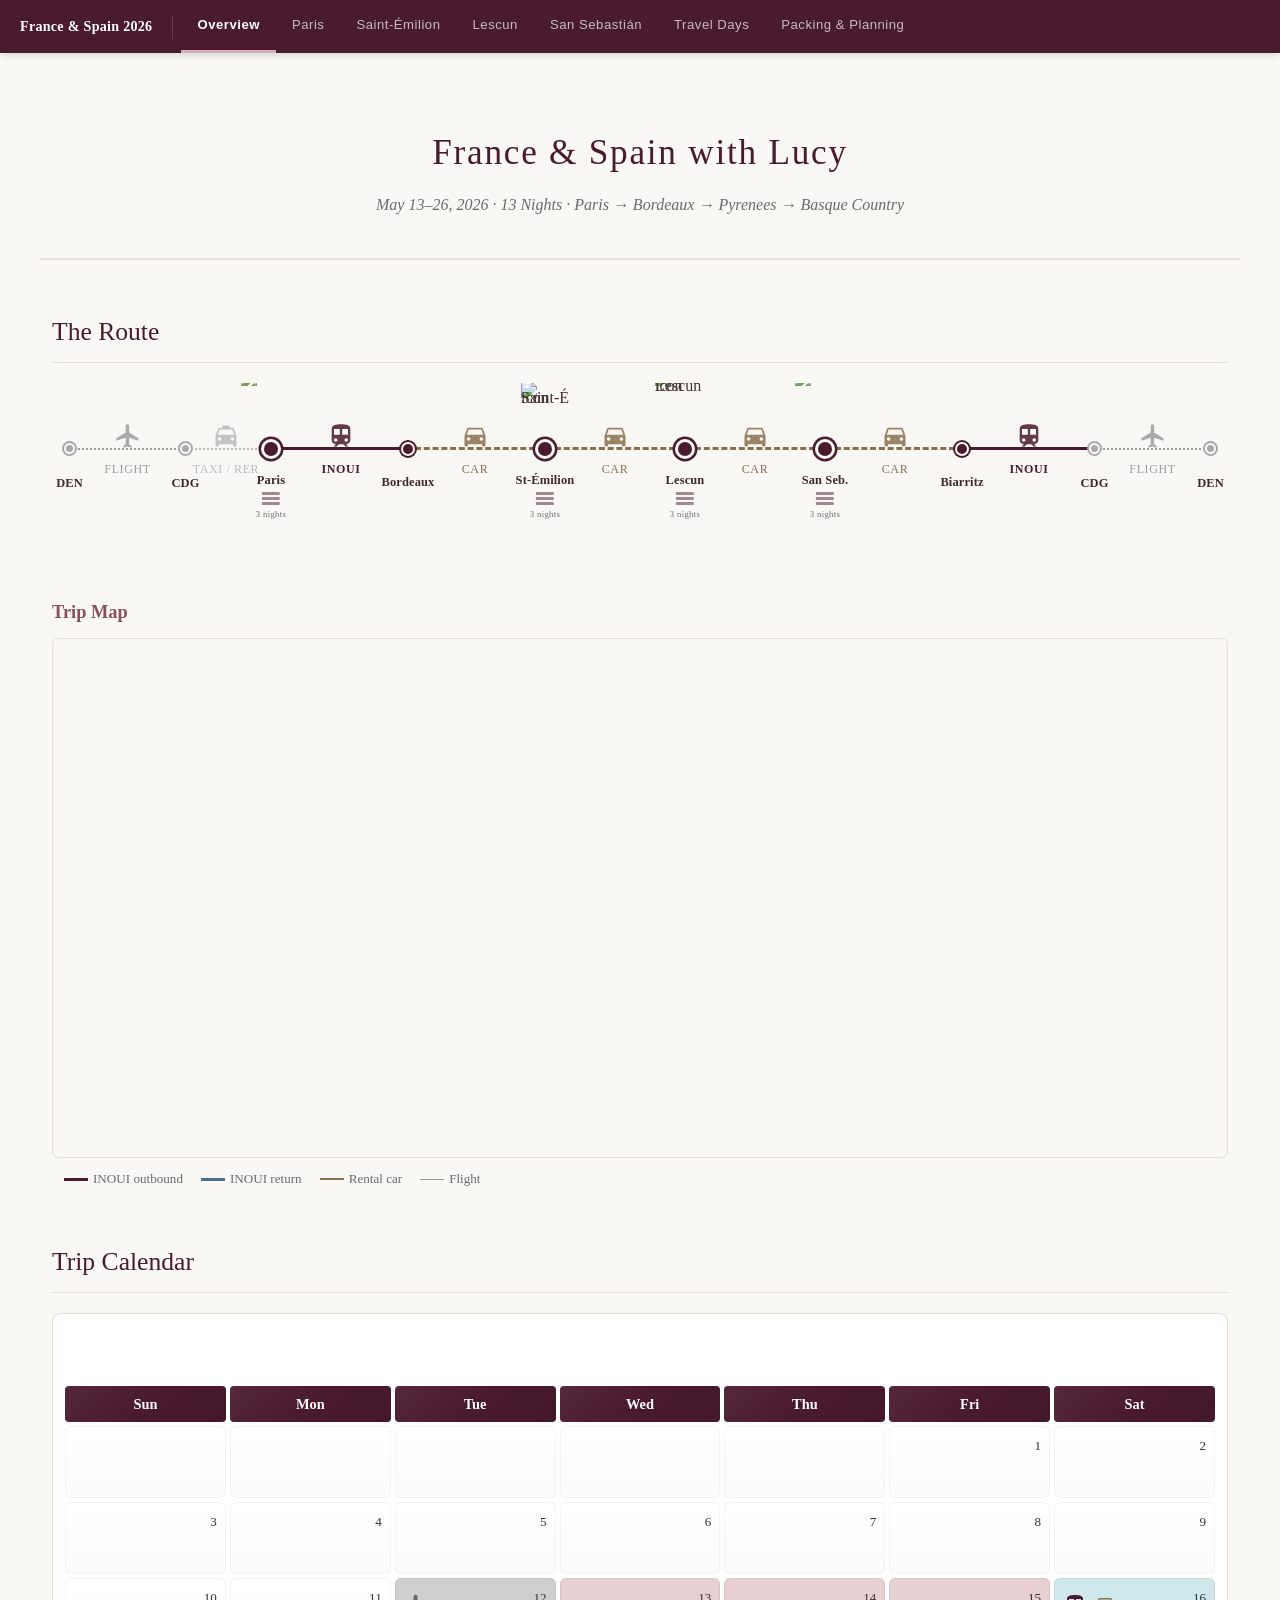
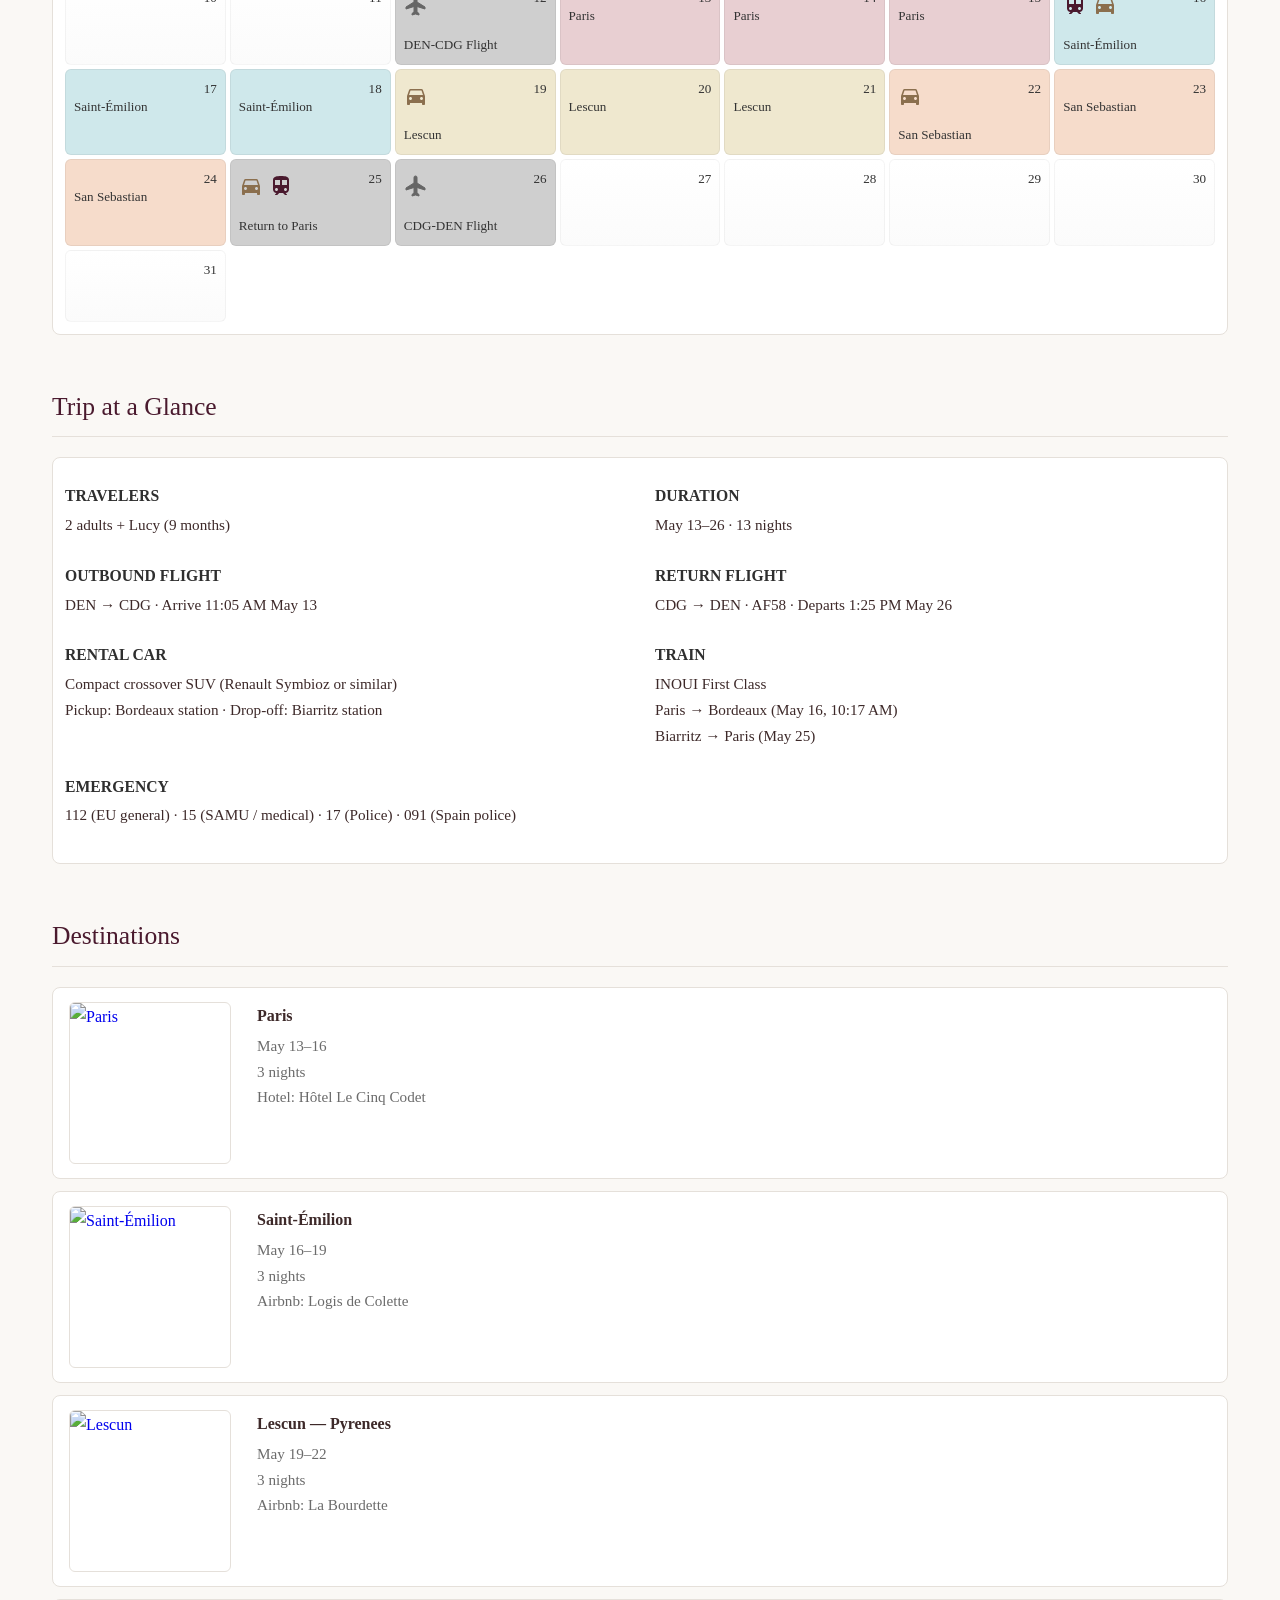
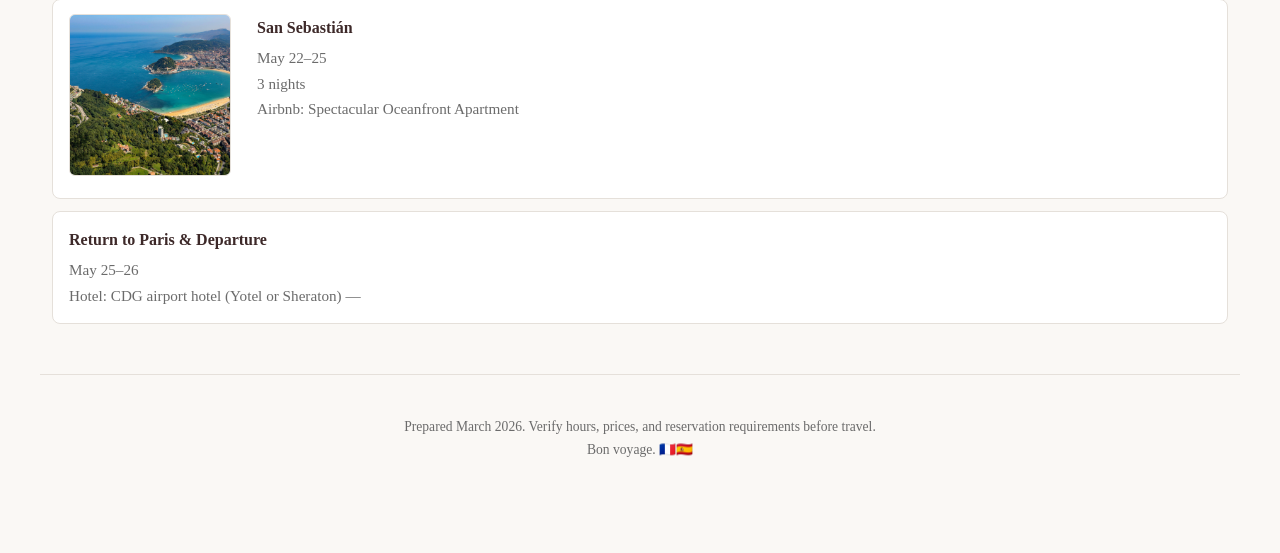
==== France_Spain_2026/index.html @ c6e72461 "UI: enlarge most dest icons 25%, keep wine same size" ====
<!DOCTYPE html>
<html lang="en">
<head>
<meta charset="UTF-8">
<meta name="viewport" content="width=device-width, initial-scale=1.0">
<title>France & Spain 2026 — Trip Overview</title>
<link rel="stylesheet" href="https://unpkg.com/leaflet@1.9.4/dist/leaflet.css" />
<script src="https://unpkg.com/leaflet@1.9.4/dist/leaflet.js"></script>
<link rel="stylesheet" href="styles.css">
<style>
/* Compact, readable quick-reference tables */
.compact-table{width:100%;border-collapse:separate;border-spacing:0;margin:8px 0;font-size:0.98em;}
.compact-table th{background:var(--cream);text-align:left;padding:8px 10px;font-weight:700;border-bottom:1px solid rgba(0,0,0,0.06);}
.compact-table td{padding:10px;border-bottom:1px solid rgba(0,0,0,0.04);vertical-align:top}
.compact-table tbody tr:nth-child(odd){background:rgba(0,0,0,0.02)}
.note{color:var(--muted);font-size:0.95em;line-height:1.3}
@media(max-width:720px){
  .compact-table thead{display:none}
  .compact-table, .compact-table tbody, .compact-table tr, .compact-table td{display:block;width:100%}
  .compact-table td{padding:8px 0;border-bottom:1px solid rgba(0,0,0,0.06)}
  .compact-table td:before{content:attr(data-label);font-weight:700;display:inline-block;width:110px}
}

/* Collapsible leg-card styling */
details.leg-card{background:white;border:1px solid var(--border);border-radius:8px;padding:8px;margin:12px 0}
details.leg-card summary{cursor:pointer;display:flex;align-items:flex-start;gap:10px;padding:6px 8px;list-style:none}
details.leg-card summary strong{font-size:1em}
details.leg-card .leg-body{padding:8px 0 0;color:var(--muted);font-size:0.95em}
details.leg-card[open]{box-shadow:0 4px 12px rgba(0,0,0,0.04)}

/* Field labels for reference cards (keep existing styling) */
.ref-card dt {
  font-weight:600;
  color:#2f2f2f;
  font-size:0.98em;
  letter-spacing:0.04px;
  margin-right:4px;
}

/* Field labels inside collapsed leg-card bodies: subtle, lowercase, dark grey */
details.leg-card .leg-body dt {
  font-weight:600;
  color:#4a4a4a;
  font-size:0.98em;
  letter-spacing:0.04px;
  margin-right:4px;
}


/* Destination thumbnail in summary */
.dest-thumb{width:162px;height:162px;object-fit:cover;border-radius:6px;border:1px solid var(--border);display:inline-block;margin-right:16px}

/* Lightbox for clickable thumbnails */
.dest-thumb{cursor:pointer}
.lightbox{position:fixed;inset:0;display:none;align-items:center;justify-content:center;background:rgba(0,0,0,0.75);z-index:2000}
.lightbox img{max-width:92%;max-height:86%;border-radius:8px;box-shadow:0 10px 30px rgba(0,0,0,0.6)}
.lightbox .close{position:absolute;top:18px;right:22px;color:white;font-size:22px;cursor:pointer}

/* Calendar styles */
#trip-calendar{display:grid;grid-template-columns:repeat(7,1fr);gap:6px;margin-top:12px}
.cal-day{background:linear-gradient(180deg, #fff 0%, #fbfbfb 100%);border:1px solid rgba(0,0,0,0.06);border-radius:8px;padding:8px;min-height:64px;position:relative}
.cal-day .day-num{position:absolute;top:6px;right:8px;font-size:0.85em;color:var(--muted)}
.event-pill{display:block;padding:6px 8px;border-radius:999px;color:white;font-weight:700;font-size:0.85em;margin-top:28px;white-space:nowrap;overflow:hidden;text-overflow:ellipsis}
.day-header{font-weight:700;text-align:center;color:var(--muted);font-size:0.9em}
#trip-calendar-wrap{border:1px solid var(--border);padding:12px;border-radius:8px;background:white}
#calendar-legend .legend-item{display:inline-flex;align-items:center;gap:8px;padding:6px 8px;border-radius:6px;border:1px solid rgba(0,0,0,0.04);background:#fff}
.legend-swatch{width:14px;height:14px;border-radius:3px;display:inline-block}

@media(max-width:720px){
  #trip-calendar{grid-template-columns:repeat(7,1fr);gap:6px}
  .cal-day{min-height:68px;padding:6px}
  .dest-thumb{width:96px;height:96px}
}

/* (two-column layout removed per user request) */

/* Tighter calendar: smaller cells, subtler pills */
#trip-calendar-wrap{max-width:none;width:100%}
#trip-calendar{display:grid;grid-template-columns:repeat(7,1fr);gap:4px;margin-top:10px;width:100%}
.cal-day{background:linear-gradient(180deg, #fff 0%, #fbfbfb 100%);border:1px solid rgba(0,0,0,0.04);border-radius:6px;padding:8px;min-height:72px;position:relative;transition:background 180ms ease;font-weight:400}
.cal-day .day-num{position:absolute;top:8px;right:8px;font-size:0.82em;color:#333}
.event-pill{display:block;padding:4px 6px;border-radius:6px;color:white;font-weight:700;font-size:0.78em;margin-top:22px;white-space:nowrap;overflow:hidden;text-overflow:ellipsis}
/* when a day is colored by JS, make the day number white for contrast */
.event-label{color:#fff;font-weight:400}
/* Days of week header: white text on subtle dark band */
.day-header{font-weight:700;text-align:center;color:#fff;background:#4a1a2e;padding:6px 4px;border-radius:4px}

/* Hide legend entirely per preference */
#calendar-legend{display:none}
#calendar-legend .legend-item{display:inline-flex;align-items:center;gap:6px;padding:6px;border-radius:6px;border:1px solid rgba(0,0,0,0.04);background:#fff;font-size:0.88em}
.legend-swatch{width:12px;height:12px;border-radius:3px;display:inline-block}

</style>
</head>
<body>
<div class="container">

<!-- ========== HEADER ========== -->
<div class="hero">
  <h1>France &amp; Spain with Lucy</h1>
  <div class="subtitle">May 13–26, 2026 &middot; 13 Nights &middot; Paris → Bordeaux → Pyrenees → Basque Country</div>
</div>

<!-- ========== ROUTE OVERVIEW ========== -->
<section>
<h2>The Route</h2>

<div class="route-timeline">
  <div class="rt-stop muted"><span class="rt-name">DEN</span></div>
  <div class="rt-leg flight"><span class="rt-icon"><svg class="rt-svg" viewBox="0 0 24 24" fill="#9e9e9e"><path d="M21 16v-2l-8-5V3.5A1.5 1.5 0 0 0 11.5 2 1.5 1.5 0 0 0 10 3.5V9l-8 5v2l8-2.5V19l-2 1.5V22l3.5-1 3.5 1v-1.5L13 19v-5.5l8 2.5z"/></svg></span><span class="rt-mode">flight</span></div>
  <div class="rt-stop muted"><span class="rt-name">CDG</span></div>
  <div class="rt-leg transfer"><span class="rt-icon"><svg class="rt-svg" viewBox="0 0 24 24" fill="#bbb"><path d="M18.92 6.01C18.72 5.42 18.16 5 17.5 5H15V3H9v2H6.5c-.66 0-1.22.42-1.42 1.01L3 12v8c0 .55.45 1 1 1h1c.55 0 1-.45 1-1v-1h12v1c0 .55.45 1 1 1h1c.55 0 1-.45 1-1v-8l-2.08-5.99zM6.5 16c-.83 0-1.5-.67-1.5-1.5S5.67 13 6.5 13s1.5.67 1.5 1.5S7.33 16 6.5 16zm11 0c-.83 0-1.5-.67-1.5-1.5s.67-1.5 1.5-1.5 1.5.67 1.5 1.5-.67 1.5-1.5 1.5zM5 11l1.5-4.5h11L19 11H5z"/></svg></span><span class="rt-mode">taxi / RER</span></div>
  <div class="rt-stop stay"><span class="rt-dest-icon"><img src="paris_icon_clean4.png" alt="Paris icon"></span><span class="rt-name">Paris</span><span class="rt-nights"><span class="rt-nights-bars"><span class="rt-nights-bar"></span><span class="rt-nights-bar"></span><span class="rt-nights-bar"></span></span><span class="rt-nights-label">3 nights</span></span></div>
  <div class="rt-leg train"><span class="rt-icon"><svg class="rt-svg" viewBox="0 0 24 24" fill="#4a1a2e"><path d="M12 2c-4 0-8 .5-8 4v9.5C4 17.43 5.57 19 7.5 19L6 20.5v.5h2.23l2-2H14l2 2h2v-.5L16.5 19c1.93 0 3.5-1.57 3.5-3.5V6c0-3.5-3.58-4-8-4zM7.5 17c-.83 0-1.5-.67-1.5-1.5S6.67 14 7.5 14s1.5.67 1.5 1.5S8.33 17 7.5 17zm3.5-6H6V6h5v5zm2 0V6h5v5h-5zm3.5 6c-.83 0-1.5-.67-1.5-1.5s.67-1.5 1.5-1.5 1.5.67 1.5 1.5-.67 1.5-1.5 1.5z"/></svg></span><span class="rt-mode">INOUI</span></div>
  <div class="rt-stop"><span class="rt-name">Bordeaux</span></div>
  <div class="rt-leg car"><span class="rt-icon"><svg class="rt-svg" viewBox="0 0 24 24" fill="#8b6f4e"><path d="M18.92 6.01C18.72 5.42 18.16 5 17.5 5h-11c-.66 0-1.22.42-1.42 1.01L3 12v8c0 .55.45 1 1 1h1c.55 0 1-.45 1-1v-1h12v1c0 .55.45 1 1 1h1c.55 0 1-.45 1-1v-8l-2.08-5.99zM6.5 16c-.83 0-1.5-.67-1.5-1.5S5.67 13 6.5 13s1.5.67 1.5 1.5S7.33 16 6.5 16zm11 0c-.83 0-1.5-.67-1.5-1.5s.67-1.5 1.5-1.5 1.5.67 1.5 1.5-.67 1.5-1.5 1.5zM5 11l1.5-4.5h11L19 11H5z"/></svg></span><span class="rt-mode">car</span></div>
  <div class="rt-stop stay"><span class="rt-dest-icon wine"><img src="saint_emilion_icon_clean4.png" alt="Saint-Émilion icon"></span><span class="rt-name">St-Émilion</span><span class="rt-nights"><span class="rt-nights-bars"><span class="rt-nights-bar"></span><span class="rt-nights-bar"></span><span class="rt-nights-bar"></span></span><span class="rt-nights-label">3 nights</span></span></div>
  <div class="rt-leg car"><span class="rt-icon"><svg class="rt-svg" viewBox="0 0 24 24" fill="#8b6f4e"><path d="M18.92 6.01C18.72 5.42 18.16 5 17.5 5h-11c-.66 0-1.22.42-1.42 1.01L3 12v8c0 .55.45 1 1 1h1c.55 0 1-.45 1-1v-1h12v1c0 .55.45 1 1 1h1c.55 0 1-.45 1-1v-8l-2.08-5.99zM6.5 16c-.83 0-1.5-.67-1.5-1.5S5.67 13 6.5 13s1.5.67 1.5 1.5S7.33 16 6.5 16zm11 0c-.83 0-1.5-.67-1.5-1.5s.67-1.5 1.5-1.5 1.5.67 1.5 1.5-.67 1.5-1.5 1.5zM5 11l1.5-4.5h11L19 11H5z"/></svg></span><span class="rt-mode">car</span></div>
  <div class="rt-stop stay"><span class="rt-dest-icon"><img src="lescun_icon_transparent.png" alt="Lescun icon"></span><span class="rt-name">Lescun</span><span class="rt-nights"><span class="rt-nights-bars"><span class="rt-nights-bar"></span><span class="rt-nights-bar"></span><span class="rt-nights-bar"></span></span><span class="rt-nights-label">3 nights</span></span></div>
  <div class="rt-leg car"><span class="rt-icon"><svg class="rt-svg" viewBox="0 0 24 24" fill="#8b6f4e"><path d="M18.92 6.01C18.72 5.42 18.16 5 17.5 5h-11c-.66 0-1.22.42-1.42 1.01L3 12v8c0 .55.45 1 1 1h1c.55 0 1-.45 1-1v-1h12v1c0 .55.45 1 1 1h1c.55 0 1-.45 1-1v-8l-2.08-5.99zM6.5 16c-.83 0-1.5-.67-1.5-1.5S5.67 13 6.5 13s1.5.67 1.5 1.5S7.33 16 6.5 16zm11 0c-.83 0-1.5-.67-1.5-1.5s.67-1.5 1.5-1.5 1.5.67 1.5 1.5-.67 1.5-1.5 1.5zM5 11l1.5-4.5h11L19 11H5z"/></svg></span><span class="rt-mode">car</span></div>
  <div class="rt-stop stay"><span class="rt-dest-icon"><img src="donostia_icon_transparent.png" alt="San Seb icon"></span><span class="rt-name">San Seb.</span><span class="rt-nights"><span class="rt-nights-bars"><span class="rt-nights-bar"></span><span class="rt-nights-bar"></span><span class="rt-nights-bar"></span></span><span class="rt-nights-label">3 nights</span></span></div>
  <div class="rt-leg car"><span class="rt-icon"><svg class="rt-svg" viewBox="0 0 24 24" fill="#8b6f4e"><path d="M18.92 6.01C18.72 5.42 18.16 5 17.5 5h-11c-.66 0-1.22.42-1.42 1.01L3 12v8c0 .55.45 1 1 1h1c.55 0 1-.45 1-1v-1h12v1c0 .55.45 1 1 1h1c.55 0 1-.45 1-1v-8l-2.08-5.99zM6.5 16c-.83 0-1.5-.67-1.5-1.5S5.67 13 6.5 13s1.5.67 1.5 1.5S7.33 16 6.5 16zm11 0c-.83 0-1.5-.67-1.5-1.5s.67-1.5 1.5-1.5 1.5.67 1.5 1.5-.67 1.5-1.5 1.5zM5 11l1.5-4.5h11L19 11H5z"/></svg></span><span class="rt-mode">car</span></div>
  <div class="rt-stop"><span class="rt-name">Biarritz</span></div>
  <div class="rt-leg train"><span class="rt-icon"><svg class="rt-svg" viewBox="0 0 24 24" fill="#4a1a2e"><path d="M12 2c-4 0-8 .5-8 4v9.5C4 17.43 5.57 19 7.5 19L6 20.5v.5h2.23l2-2H14l2 2h2v-.5L16.5 19c1.93 0 3.5-1.57 3.5-3.5V6c0-3.5-3.58-4-8-4zM7.5 17c-.83 0-1.5-.67-1.5-1.5S6.67 14 7.5 14s1.5.67 1.5 1.5S8.33 17 7.5 17zm3.5-6H6V6h5v5zm2 0V6h5v5h-5zm3.5 6c-.83 0-1.5-.67-1.5-1.5s.67-1.5 1.5-1.5 1.5.67 1.5 1.5-.67 1.5-1.5 1.5z"/></svg></span><span class="rt-mode">INOUI</span></div>
  <div class="rt-stop muted"><span class="rt-name">CDG</span></div>
  <div class="rt-leg flight"><span class="rt-icon"><svg class="rt-svg" viewBox="0 0 24 24" fill="#9e9e9e"><path d="M21 16v-2l-8-5V3.5A1.5 1.5 0 0 0 11.5 2 1.5 1.5 0 0 0 10 3.5V9l-8 5v2l8-2.5V19l-2 1.5V22l3.5-1 3.5 1v-1.5L13 19v-5.5l8 2.5z"/></svg></span><span class="rt-mode">flight</span></div>
  <div class="rt-stop muted"><span class="rt-name">DEN</span></div>
</div>

<!-- Full trip map -->
<h3>Trip Map</h3>
<div id="map-trip" class="day-map" style="height:520px;"></div>
<div class="map-legend">
  <span style="display:inline-flex;align-items:center;gap:5px;"><span style="display:inline-block;width:24px;height:3px;background:#4a1a2e;"></span> INOUI outbound</span>
  <span style="display:inline-flex;align-items:center;gap:5px;"><span style="display:inline-block;width:24px;height:3px;background:#4a6e8b;"></span> INOUI return</span>
  <span style="display:inline-flex;align-items:center;gap:5px;"><span style="display:inline-block;width:24px;height:3px;background:#8b6f4e;border-top:2px dashed #8b6f4e;height:0;"></span> Rental car</span>
  <span style="display:inline-flex;align-items:center;gap:5px;"><span style="display:inline-block;width:24px;height:3px;background:#999;border-top:1px dotted #999;height:0;"></span> Flight</span>
</div>
</section>

<!-- ========== TRIP CALENDAR ========== -->
<section>
<h2>Trip Calendar</h2>
<div id="trip-calendar-wrap" style="max-width:100%;width:100%;">
  <div id="trip-calendar" aria-hidden="false"></div>
</div>
</section>

<!-- ========== TRIP AT A GLANCE ========== -->
<section>
<h2>Trip at a Glance</h2>

<dl class="ref-card">
  <div>
    <dt>Travelers</dt>
    <dd>2 adults + Lucy (9 months)</dd>
  </div>
  <div>
    <dt>Duration</dt>
    <dd>May 13–26 &middot; 13 nights</dd>
  </div>
  <div>
    <dt>Outbound Flight</dt>
    <dd>DEN → CDG &middot; Arrive 11:05 AM May 13</dd>
  </div>
  <div>
    <dt>Return Flight</dt>
    <dd>CDG → DEN &middot; AF58 &middot; Departs 1:25 PM May 26</dd>
  </div>
  <div>
    <dt>Rental Car</dt>
    <dd>Compact crossover SUV (Renault Symbioz or similar)<br>Pickup: Bordeaux station &middot; Drop-off: Biarritz station</dd>
  </div>
  <div>
    <dt>Train</dt>
    <dd>INOUI First Class<br>Paris → Bordeaux (May 16, 10:17 AM)<br>Biarritz → Paris (May 25)</dd>
  </div>
  <div class="full">
    <dt>Emergency</dt>
    <dd>112 (EU general) · 15 (SAMU / medical) · 17 (Police) · 091 (Spain police)</dd>
  </div>
</dl>
</section>

<!-- ========== DESTINATION CARDS ========== -->
<section>
<h2>Destinations</h2>

<!-- Paris -->
<dl class="leg-card">
  <h3><a href="paris.html"><svg viewBox="0 0 32 32" width="18" height="18" style="vertical-align:middle;margin-right:8px;" fill="none" stroke="#4a1a2e" stroke-width="1.6" stroke-linecap="round" stroke-linejoin="round"><path d="M6 24 C4 20 5 14 9 10 C13 6 19 4 24 6" stroke-width="2"/><path d="M24 6 C26 7 27 10 26 14 C25 18 22 22 18 24 C14 26 10 26 6 24" stroke-width="2"/><path d="M9 10 C13 10 19 8 24 6" opacity="0.4" stroke-width="1.2"/><path d="M11 14 C14 15 18 15 22 13" opacity="0.3" stroke-width="1"/><path d="M9 19 C12 20 16 20 20 18" opacity="0.3" stroke-width="1"/></svg>Paris</a></h3>
  <img src="paris_hotel.jpg" alt="Paris" style="display:block;max-width:140px;border-radius:8px;margin:8px 0;">
  <div>
    <dt>Dates</dt>
    <dd>May 13–16 &middot; 3 nights</dd>
  </div>
  <div>
    <dt>Lodging</dt>
    <dd><a href="https://2lcollection.com/en/cinq-codet.html?utm_source=google&utm_medium=performance_max&utm_campaign=pmax_meta_io&gad_source=1&gad_campaignid=23594792772&gbraid=0AAAAA-RV0hx1NMrc89rNOGt_bLStwegxd&gclid=Cj0KCQjwgr_NBhDFARIsAHiUWr784NmEJux1RLLdEJEQknwmftVxYiQOeCORzOwuMe1Gaf1Jjqu2FdQaAs78EALw_wcB" target="_blank" style="color:var(--accent);"><strong>Hôtel Le Cinq Codet</strong></a><br>Spa Suite<br>5 Rue Louis Codet, 75007</dd>
  </div>
  <div>
    <dt>Arrival</dt>
    <dd>CDG Airport &middot; Taxi or RER B to hotel</dd>
  </div>
  <div>
    <dt>Departure</dt>
    <dd>INOUI to Bordeaux &middot; 10:17 AM from Montparnasse</dd>
  </div>
  <div class="full">
    <dt>Climate</dt>
    <dd>50–66°F avg · Variable · 30–40% rain chance · 15+ hrs daylight</dd>
  </div>
  <div class="full">
    <dt>Anchors</dt>
    <dd>Eiffel Tower walk · Angelina hot chocolate · Louvre exterior · Pont Alexandre III · Notre-Dame · Seine at golden hour</dd>
  </div>
</dl>

<!-- Saint-Émilion -->
<dl class="leg-card">
  <h3><a href="saint-emilion.html"><svg viewBox="0 0 32 32" width="18" height="18" style="vertical-align:middle;margin-right:8px;" fill="none" stroke="#4a1a2e" stroke-linecap="round" stroke-linejoin="round"><path d="M11 3 L11 11 C11 15 13 17 16 17 C19 17 21 15 21 11 L21 3" stroke-width="1.8"/><path d="M11 3 L21 3" stroke-width="1.4"/><line x1="16" y1="17" x2="16" y2="25" stroke-width="1.8"/><line x1="11.5" y1="25" x2="20.5" y2="25" stroke-width="2"/><path d="M12 8 C13 10 15 11 17 11 C19 11 20 10 21 8" fill="#4a1a2e" opacity="0.15" stroke="none"/><path d="M12.5 8 L20.5 8" stroke-width="1" opacity="0.4"/></svg>Saint-Émilion</a></h3>
  <img src="saint_emilion_airbnb.avif" alt="Saint-Émilion" style="display:block;max-width:140px;border-radius:8px;margin:8px 0;">
  <div>
    <dt>Dates</dt>
    <dd>May 16–19 &middot; 3 nights</dd>
  </div>
  <div>
    <dt>Lodging</dt>
    <dd><a href="https://www.airbnb.com/rooms/49530637" target="_blank" style="color:var(--accent);"><strong>Logis de Colette</strong></a><br>7 Mazerat<br>Hosted by Xavier · Couvent des Jacobins</dd>
  </div>
  <div>
    <dt>Arrival</dt>
    <dd>INOUI Bordeaux → rental car → drive (~45 min)</dd>
  </div>
  <div>
    <dt>Departure</dt>
    <dd>Drive to Lescun (~3.5 hrs)</dd>
  </div>
  <div class="full">
    <dt>Climate</dt>
    <dd>55–72°F · Warmer than Paris · Expect sun with possible afternoon showers</dd>
  </div>
  <div class="full">
    <dt>Anchors</dt>
    <dd>Medieval village walk · Vineyard views · Wine tasting · Village dining</dd>
  </div>
</dl>

<!-- Lescun -->
<dl class="leg-card">
  <h3><a href="lescun.html"><svg viewBox="0 0 32 32" width="18" height="18" style="vertical-align:middle;margin-right:8px;" fill="none" stroke="#4a1a2e" stroke-linecap="round" stroke-linejoin="round"><path d="M2 27 L11 9 L16 19 L20 13 L30 27" stroke-width="2" fill="#4a1a2e" opacity="0.06"/><path d="M2 27 L11 9 L16 19 L20 13 L30 27" stroke-width="2"/><path d="M8.5 14 L11 9 L13.5 14" stroke-width="1.4" fill="white" opacity="0.9"/><path d="M18 17 L20 13 L22 17" stroke-width="1.4" fill="white" opacity="0.9"/></svg>Lescun — Pyrenees</a></h3>
  <img src="lescun_airbnb.jpeg" alt="Lescun" style="display:block;max-width:140px;border-radius:8px;margin:8px 0;">
  <div>
    <dt>Dates</dt>
    <dd>May 19–22 &middot; 3 nights</dd>
  </div>
  <div>
    <dt>Lodging</dt>
    <dd><a href="https://www.airbnb.com/rooms/868707663926540204" target="_blank" style="color:var(--accent);"><strong>La Bourdette</strong></a><br>1745 D340<br>Renovated sheepfold · Hosted by Thierry</dd>
  </div>
  <div>
    <dt>Arrival</dt>
    <dd>Drive from Saint-Émilion (~3.5 hrs)</dd>
  </div>
  <div>
    <dt>Departure</dt>
    <dd>Drive to San Sebastián (~2.5 hrs via Pamplona)</dd>
  </div>
  <div class="full">
    <dt>Climate</dt>
    <dd>45–65°F · Cool mornings · Mountain weather variable · Rain gear essential</dd>
  </div>
  <div class="full">
    <dt>Anchors</dt>
    <dd>Cirque de Lescun views · Day hikes with carrier · Village walks · Mountain quiet</dd>
  </div>
</dl>

<!-- San Sebastián -->
<dl class="leg-card">
  <h3><a href="san-sebastian.html"><svg viewBox="0 0 32 32" width="18" height="18" style="vertical-align:middle;margin-right:8px;" fill="none" stroke="#4a1a2e" stroke-linecap="round" stroke-linejoin="round"><circle cx="24" cy="7" r="3.5" stroke-width="1.6" fill="#4a1a2e" opacity="0.1"/><line x1="24" y1="2" x2="24" y2="3" stroke-width="1.4"/><line x1="24" y1="11" x2="24" y2="12" stroke-width="1.4"/><line x1="19" y1="7" x2="20" y2="7" stroke-width="1.4"/><line x1="28" y1="7" x2="29" y2="7" stroke-width="1.4"/><path d="M3 20 C8 14 14 12 22 14 C26 15 29 17 30 20" stroke-width="2" fill="#4a1a2e" opacity="0.06"/><path d="M3 20 C8 14 14 12 22 14 C26 15 29 17 30 20" stroke-width="2"/><path d="M2 24 C6 22 10 22 14 24 C18 26 22 26 26 24 C28 23 30 23 31 24" stroke-width="1.6" opacity="0.5"/><path d="M2 27 C6 25 10 25 14 27 C18 29 22 29 26 27 C28 26 30 26 31 27" stroke-width="1.4" opacity="0.3"/></svg>San Sebastián</a></h3>
  <img src="donostia_hero.png" alt="San Sebastián" style="display:block;max-width:140px;border-radius:8px;margin:8px 0;">
  <div>
    <dt>Dates</dt>
    <dd>May 22–25 &middot; 3 nights</dd>
  </div>
  <div>
    <dt>Lodging</dt>
    <dd><a href="https://www.airbnb.com/rooms/686750646965374617?source_impression_id=p3_1773153034_P3gl-lNBiRkUQobw" target="_blank" style="color:var(--accent);"><strong>Spectacular Oceanfront Apartment</strong></a><br>
    Free private parking · Check-in: 6:00 PM - 11:00 PM · Checkout before 11:00 AM<br>
    Mirakontxa Pasealekua, 17, Donostia-San Sebastian, Euskadi 20007</dd>
  </div>
  <div>
    <dt>Arrival</dt>
    <dd>Drive from Lescun (~2.5 hrs via Pamplona)</dd>
  </div>
  <div>
    <dt>Departure</dt>
    <dd>Drive to Biarritz (~35 min) → drop car → INOUI to Paris</dd>
  </div>
  <div class="full">
    <dt>Climate</dt>
    <dd>52–68°F · Coastal · Higher rain probability · Cool mornings</dd>
  </div>
  <div class="full">
    <dt>Anchors</dt>
    <dd>La Concha beach walk · Pintxos crawl · Monte Urgull · Parte Vieja (Old Town)</dd>
  </div>
</dl>

<!-- Travel / Return Day -->
<dl class="leg-card">
  <h3><a href="travel-days.html"><svg class="rt-svg" viewBox="0 0 24 24" width="18" height="18" style="vertical-align:middle;margin-right:8px;" fill="#9e9e9e"><path d="M21 16v-2l-8-5V3.5A1.5 1.5 0 0 0 11.5 2 1.5 1.5 0 0 0 10 3.5V9l-8 5v2l8-2.5V19l-2 1.5V22l3.5-1 3.5 1v-1.5L13 19v-5.5l8 2.5z"/></svg>Return to Paris &amp; Departure</a></h3>
  <div>
    <dt>Dates</dt>
    <dd>May 25–26</dd>
  </div>
  <div>
    <dt>Lodging</dt>
    <dd>CDG airport hotel (Yotel or Sheraton) — <em>not yet booked</em></dd>
  </div>
  <div class="full">
    <dt>Route</dt>
    <dd>San Sebastián → Biarritz (car drop) → INOUI to Paris Montparnasse (~4.5 hrs) → taxi to CDG hotel → fly home May 26</dd>
  </div>
</dl>

</section>
 

<!-- ========== FOOTER ========== -->
<div style="text-align:center; padding:40px 0 20px; border-top:1px solid var(--border); margin-top:50px;">
  <p style="font-size:0.85em; color:var(--muted);">Prepared March 2026. Verify hours, prices, and reservation requirements before travel.<br>
  Bon voyage. 🇫🇷🇪🇸</p>
</div>

</div>
<script>
(function() {
  var navy = '#4a1a2e';
  var returnBlue = '#4a6e8b';
  var carColor = '#8b6f4e';
  var flightColor = '#999';
  var tileUrl = 'https://{s}.basemaps.cartocdn.com/light_all/{z}/{x}/{y}{r}.png';
  var tileAttr = '&copy; <a href="https://www.openstreetmap.org/copyright">OSM</a> &copy; <a href="https://carto.com/">CARTO</a>';

  function svgIcon(svgHtml, size) {
    var s = size || 38;
    return L.divIcon({
      className: '',
      html: '<div style="width:' + s + 'px;height:' + s + 'px;display:flex;align-items:center;justify-content:center;background:white;border-radius:50%;border:2px solid #4a1a2e;box-shadow:0 1px 4px rgba(0,0,0,0.18);">' + svgHtml + '</div>',
      iconSize: [s, s],
      iconAnchor: [s/2, s/2],
      popupAnchor: [0, -s/2]
    });
  }

  // Locations
  var cdg     = [49.0097, 2.5479];
  var paris   = [48.8548, 2.3083];  // Le Cinq Codet
  var montpar = [48.8408, 2.3188];  // Gare Montparnasse
  var bordx   = [44.8270, -0.5580]; // Bordeaux Saint-Jean
  var stemil  = [44.8880, -0.1620]; // Logis de Colette
  var lescun  = [42.9440, -0.6340]; // La Bourdette
  var sanSeb  = [43.3183, -1.9850]; // San Sebastián
  var biarr   = [43.4690, -1.5580]; // Biarritz station

  var m = L.map('map-trip', {scrollWheelZoom: true}).setView([45.5, 0.5], 6);
  L.tileLayer(tileUrl, {attribution: tileAttr, maxZoom: 18}).addTo(m);

  // --- Markers ---
  L.marker(cdg, {icon: svgIcon('<svg viewBox=\"0 0 24 24\" width=\"18\" height=\"18\" fill=\"#666\"><path d=\"M21 16v-2l-8-5V3.5A1.5 1.5 0 0 0 11.5 2 1.5 1.5 0 0 0 10 3.5V9l-8 5v2l8-2.5V19l-2 1.5V22l3.5-1 3.5 1v-1.5L13 19v-5.5l8 2.5z\"/></svg>', 36)}).addTo(m).bindPopup('<strong>CDG Airport</strong><br>Arrive May 13 · Depart May 26');
  L.marker(paris, {icon: svgIcon('<svg viewBox=\"0 0 32 32\" width=\"22\" height=\"22\" fill=\"none\" stroke=\"#4a1a2e\" stroke-width=\"1.6\" stroke-linecap=\"round\" stroke-linejoin=\"round\"><path d=\"M6 24 C4 20 5 14 9 10 C13 6 19 4 24 6\" stroke-width=\"2\"/><path d=\"M24 6 C26 7 27 10 26 14 C25 18 22 22 18 24 C14 26 10 26 6 24\" stroke-width=\"2\"/><path d=\"M9 10 C13 10 19 8 24 6\" opacity=\"0.4\" stroke-width=\"1.2\"/><path d=\"M11 14 C14 15 18 15 22 13\" opacity=\"0.3\" stroke-width=\"1\"/><path d=\"M9 19 C12 20 16 20 20 18\" opacity=\"0.3\" stroke-width=\"1\"/></svg>', 42)}).addTo(m).bindPopup('<strong>Paris</strong><br>H\u00f4tel Le Cinq Codet<br>May 13\u201316 · 3 nights');
  L.marker(bordx, {icon: svgIcon('<svg viewBox=\"0 0 24 24\" width=\"18\" height=\"18\" fill=\"#4a1a2e\"><path d=\"M12 2c-4 0-8 .5-8 4v9.5C4 17.43 5.57 19 7.5 19L6 20.5v.5h2.23l2-2H14l2 2h2v-.5L16.5 19c1.93 0 3.5-1.57 3.5-3.5V6c0-3.5-3.58-4-8-4zM7.5 17c-.83 0-1.5-.67-1.5-1.5S6.67 14 7.5 14s1.5.67 1.5 1.5S8.33 17 7.5 17zm3.5-6H6V6h5v5zm2 0V6h5v5h-5zm3.5 6c-.83 0-1.5-.67-1.5-1.5s.67-1.5 1.5-1.5 1.5.67 1.5 1.5-.67 1.5-1.5 1.5z\"/></svg>', 34)}).addTo(m).bindPopup('<strong>Bordeaux Saint-Jean</strong><br>INOUI arrival · Car pickup');
  L.marker(stemil, {icon: svgIcon('<svg viewBox=\"0 0 32 32\" width=\"22\" height=\"22\" fill=\"none\" stroke=\"#4a1a2e\" stroke-linecap=\"round\" stroke-linejoin=\"round\"><path d=\"M11 3 L11 11 C11 15 13 17 16 17 C19 17 21 15 21 11 L21 3\" stroke-width=\"1.8\"/><path d=\"M11 3 L21 3\" stroke-width=\"1.4\"/><line x1=\"16\" y1=\"17\" x2=\"16\" y2=\"25\" stroke-width=\"1.8\"/><line x1=\"11.5\" y1=\"25\" x2=\"20.5\" y2=\"25\" stroke-width=\"2\"/><path d=\"M12 8 C13 10 15 11 17 11 C19 11 20 10 21 8\" fill=\"#4a1a2e\" opacity=\"0.15\" stroke=\"none\"/><path d=\"M12.5 8 L20.5 8\" stroke-width=\"1\" opacity=\"0.4\"/></svg>', 42)}).addTo(m).bindPopup('<strong>Saint-\u00c9milion</strong><br>Logis de Colette<br>May 16\u201319 · 3 nights');
  L.marker(lescun, {icon: svgIcon('<svg viewBox=\"0 0 32 32\" width=\"22\" height=\"22\" fill=\"none\" stroke=\"#4a1a2e\" stroke-linecap=\"round\" stroke-linejoin=\"round\"><path d=\"M2 27 L11 9 L16 19 L20 13 L30 27\" stroke-width=\"2\" fill=\"#4a1a2e\" opacity=\"0.06\"/><path d=\"M2 27 L11 9 L16 19 L20 13 L30 27\" stroke-width=\"2\"/><path d=\"M8.5 14 L11 9 L13.5 14\" stroke-width=\"1.4\" fill=\"white\" opacity=\"0.9\"/><path d=\"M18 17 L20 13 L22 17\" stroke-width=\"1.4\" fill=\"white\" opacity=\"0.9\"/></svg>', 42)}).addTo(m).bindPopup('<strong>Lescun</strong><br>La Bourdette<br>May 19\u201322 · 3 nights');
  L.marker(sanSeb, {icon: svgIcon('<svg viewBox=\"0 0 32 32\" width=\"22\" height=\"22\" fill=\"none\" stroke=\"#4a1a2e\" stroke-linecap=\"round\" stroke-linejoin=\"round\"><circle cx=\"24\" cy=\"7\" r=\"3.5\" stroke-width=\"1.6\" fill=\"#4a1a2e\" opacity=\"0.1\"/><line x1=\"24\" y1=\"2\" x2=\"24\" y2=\"3\" stroke-width=\"1.4\"/><line x1=\"24\" y1=\"11\" x2=\"24\" y2=\"12\" stroke-width=\"1.4\"/><line x1=\"19\" y1=\"7\" x2=\"20\" y2=\"7\" stroke-width=\"1.4\"/><line x1=\"28\" y1=\"7\" x2=\"29\" y2=\"7\" stroke-width=\"1.4\"/><path d=\"M3 20 C8 14 14 12 22 14 C26 15 29 17 30 20\" stroke-width=\"2\" fill=\"#4a1a2e\" opacity=\"0.06\"/><path d=\"M3 20 C8 14 14 12 22 14 C26 15 29 17 30 20\" stroke-width=\"2\"/><path d=\"M2 24 C6 22 10 22 14 24 C18 26 22 26 26 24 C28 23 30 23 31 24\" stroke-width=\"1.6\" opacity=\"0.5\"/><path d=\"M2 27 C6 25 10 25 14 27 C18 29 22 29 26 27 C28 26 30 26 31 27\" stroke-width=\"1.4\" opacity=\"0.3\"/></svg>', 42)}).addTo(m).bindPopup('<strong>San Sebasti\u00e1n</strong><br>May 22\u201325 · 3 nights');
  L.marker(biarr, {icon: svgIcon('<svg viewBox=\"0 0 24 24\" width=\"18\" height=\"18\" fill=\"#4a1a2e\"><path d=\"M12 2c-4 0-8 .5-8 4v9.5C4 17.43 5.57 19 7.5 19L6 20.5v.5h2.23l2-2H14l2 2h2v-.5L16.5 19c1.93 0 3.5-1.57 3.5-3.5V6c0-3.5-3.58-4-8-4zM7.5 17c-.83 0-1.5-.67-1.5-1.5S6.67 14 7.5 14s1.5.67 1.5 1.5S8.33 17 7.5 17zm3.5-6H6V6h5v5zm2 0V6h5v5h-5zm3.5 6c-.83 0-1.5-.67-1.5-1.5s.67-1.5 1.5-1.5 1.5.67 1.5 1.5-.67 1.5-1.5 1.5z\"/></svg>', 34)}).addTo(m).bindPopup('<strong>Biarritz</strong><br>Car drop-off · INOUI to Paris');

  // --- Flight legs (dotted, gray) ---
  L.polyline([cdg, paris], {
    color: flightColor, weight: 2, opacity: 0.5, dashArray: '4,8', lineCap: 'round'
  }).addTo(m);

  // --- INOUI legs (solid, navy) ---
  // Paris Montparnasse → Bordeaux Saint-Jean
  L.polyline([
    montpar, [48.45, 1.80], [47.80, 1.20], [47.00, 0.60],
    [46.30, 0.10], [45.60, -0.30], [45.10, -0.45], bordx
  ], {
    color: navy, weight: 3.5, opacity: 0.7, lineCap: 'round'
  }).addTo(m).bindPopup('<strong>INOUI Outbound</strong><br>Paris Montparnasse \u2192 Bordeaux<br>10:17 AM \u00b7 ~2h10');

  // Biarritz → Paris (return INOUI — offset east, steel blue)
  L.polyline([
    biarr, [43.72, -1.18], [44.22, -0.76], [44.82, -0.40],
    [45.52, -0.12], [46.32, 0.28], [47.02, 0.78],
    [47.82, 1.38], [48.48, 1.96], montpar
  ], {
    color: returnBlue, weight: 3.5, opacity: 0.7, lineCap: 'round'
  }).addTo(m).bindPopup('<strong>INOUI Return</strong><br>Biarritz \u2192 Paris<br>~4.5 hrs');

  // Label for INOUI
  var inouiLabel1 = L.divIcon({
    className: '',
    html: '<div style="font-size:11px;font-weight:700;color:#4a1a2e;background:rgba(255,255,255,0.9);padding:2px 6px;border-radius:4px;border:1px solid #4a1a2e;white-space:nowrap;">INOUI</div>',
    iconSize: [50, 20],
    iconAnchor: [25, 10]
  });
  L.marker([46.30, 0.10], {icon: inouiLabel1, interactive: false}).addTo(m);

  // --- Rental car legs (dashed, warm brown) ---
  // Bordeaux → Saint-Émilion (A630 ring road → A89 east → D936 via Libourne)
  L.polyline([
    [44.827, -0.558], [44.8457, -0.5386], [44.8533, -0.5384], [44.8586, -0.5302],
    [44.8633, -0.5299], [44.8683, -0.5047], [44.8673, -0.4488], [44.8778, -0.4175],
    [44.8752, -0.3993], [44.884, -0.3217], [44.8792, -0.2964], [44.8703, -0.2782],
    [44.8672, -0.2474], [44.8731, -0.2327], [44.8882, -0.2185], [44.9104, -0.2128],
    [44.9099, -0.1841], [44.8954, -0.1547]
  ], {
    color: carColor, weight: 3, opacity: 0.65, dashArray: '8,6', lineCap: 'round'
  }).addTo(m).bindPopup('<strong>Rental Car</strong><br>Bordeaux \u2192 Saint-\u00c9milion<br>~45 min');

  // Saint-Émilion → Lescun (A89 west → A630 → A62 south → A65 → Oloron → Aspe Valley)
  var oloron = [43.194, -0.616];
  L.polyline([
    [44.888, -0.1618], [44.6905, -0.0885], [44.5423, -0.2669], [44.5292, -0.1944],
    [44.4357, -0.2597], [44.3439, -0.2214], [44.29, -0.2303], [44.1078, -0.2789],
    [43.9401, -0.3921], [43.7772, -0.2732], [43.6372, -0.299], [43.5005, -0.2814],
    [43.3925, -0.3808], [43.3045, -0.3682], [43.1654, -0.4418], [43.1964, -0.6199],
    [43.0002, -0.5974], [42.935, -0.6341]
  ], {
    color: carColor, weight: 3, opacity: 0.65, dashArray: '8,6', lineCap: 'round'
  }).addTo(m).bindPopup('<strong>Rental Car</strong><br>Saint-\u00c9milion \u2192 Lescun<br>via Oloron-Sainte-Marie<br>~3.5 hrs');

  // Lescun → San Sebastián (D294 → N134 south → Somport → Canfranc → Jaca → Pamplona → AP-15)
  var canfranc = [42.752, -0.517];
  var jaca     = [42.570, -0.549];
  var pamplona = [42.812, -1.645];
  L.polyline([
    [42.935, -0.6341], [42.9298, -0.5813], [42.8592, -0.5486], [42.8092, -0.5595],
    [42.7516, -0.5153], [42.654, -0.559], [42.5666, -0.5544], [42.5562, -0.7859],
    [42.6104, -0.874], [42.6263, -1.0203], [42.6178, -1.2971], [42.7593, -1.6295],
    [42.8418, -1.6841], [42.9134, -1.8368], [42.9586, -1.8265], [43.0401, -1.952],
    [43.102, -1.9445], [43.1401, -1.9883], [43.128, -2.0793], [43.2251, -2.0252],
    [43.2683, -1.9573], [43.3183, -1.9849]
  ], {
    color: carColor, weight: 3, opacity: 0.65, dashArray: '8,6', lineCap: 'round'
  }).addTo(m).bindPopup('<strong>Rental Car</strong><br>Lescun \u2192 San Sebasti\u00e1n<br>via Canfranc, Pamplona<br>~4 hrs');

  // San Sebastián → Biarritz (A-8/E-70 coastal motorway)
  L.polyline([
    [43.3183, -1.9849], [43.3071, -1.9736], [43.3161, -1.9603], [43.3047, -1.8929],
    [43.3308, -1.7931], [43.3393, -1.7882], [43.3415, -1.7289], [43.3571, -1.7147],
    [43.3708, -1.6761], [43.3737, -1.6822], [43.3899, -1.6629], [43.4475, -1.5514],
    [43.4602, -1.5475], [43.4689, -1.558]
  ], {
    color: carColor, weight: 3, opacity: 0.65, dashArray: '8,6', lineCap: 'round'
  }).addTo(m).bindPopup('<strong>Rental Car</strong><br>San Sebasti\u00e1n \u2192 Biarritz<br>~35 min \u00b7 Car drop-off');

  // Label for rental car
  var carLabel = L.divIcon({
    className: '',
    html: '<div style="font-size:11px;font-weight:700;color:#8b6f4e;background:rgba(255,255,255,0.9);padding:2px 6px;border-radius:4px;border:1px solid #8b6f4e;white-space:nowrap;">Rental Car</div>',
    iconSize: [70, 20],
    iconAnchor: [35, 10]
  });
  L.marker([43.45, -0.35], {icon: carLabel, interactive: false}).addTo(m);

  // Fit bounds to show everything
  m.fitBounds([
    [42.30, -2.60],
    [49.30, 3.00]
  ], {padding: [30, 30]});
})();
</script>
<script src="nav.js"></script>
</body>
</html>
---- France_Spain_2026/styles.css ----
/* ============================================
   France & Spain 2026 — Shared Styles
   ============================================ */

:root {
  --navy: #4a1a2e;
  --warm: #3d2929;
  --cream: #faf8f5;
  --accent: #8b4e5e;
  --light-accent: #d4b0b8;
  --soft-blue: #7a4a5e;
  --muted: #6b6b6b;
  --border: #e5e0da;
  --highlight: #f0e4e8;
}

* { margin: 0; padding: 0; box-sizing: border-box; }

body {
  font-family: 'Georgia', 'Times New Roman', serif;
  color: var(--warm);
  background: var(--cream);
  line-height: 1.7;
  font-size: 16px;
}

.container {
  max-width: 1300px;
  margin: 0 auto;
  padding: 20px 40px 60px;
}

/* ===== Site Navigation ===== */
.site-nav {
  background: var(--navy);
  padding: 0;
  position: sticky;
  top: 0;
  z-index: 1000;
  box-shadow: 0 2px 8px rgba(0,0,0,0.15);
}
.site-nav-inner {
  max-width: 1300px;
  margin: 0 auto;
  display: flex;
  align-items: center;
  padding: 0 20px;
  gap: 0;
  overflow-x: auto;
  -webkit-overflow-scrolling: touch;
}
.site-nav a {
  color: rgba(255,255,255,0.7);
  text-decoration: none;
  font-family: 'Segoe UI', 'Helvetica', sans-serif;
  font-size: 0.82em;
  font-weight: 500;
  letter-spacing: 0.04em;
  padding: 14px 16px;
  white-space: nowrap;
  border-bottom: 3px solid transparent;
  transition: color 0.2s, border-color 0.2s;
}
.site-nav a:hover {
  color: white;
  border-bottom-color: rgba(255,255,255,0.3);
}
.site-nav a.active {
  color: white;
  border-bottom-color: var(--light-accent);
  font-weight: 600;
}
.site-nav .nav-title {
  font-weight: 700;
  font-size: 0.88em;
  color: white;
  padding-right: 20px;
  margin-right: 8px;
  border-right: 1px solid rgba(255,255,255,0.15);
  letter-spacing: 0.02em;
}

/* ===== Page Header ===== */
.hero {
  text-align: center;
  padding: 50px 20px 40px;
  border-bottom: 2px solid var(--border);
  margin-bottom: 40px;
}
.hero h1 {
  font-size: 2.2em;
  font-weight: 400;
  letter-spacing: 0.05em;
  color: var(--navy);
  margin-bottom: 8px;
}
.hero .subtitle {
  font-size: 1em;
  color: var(--muted);
  font-style: italic;
}

/* Standard hero image handling (used on Saint-Émilion and Paris) */
.hero figure { margin: 0 0 12px 0; }
.hero figure img { width:100%; height:auto; border-radius:10px; display:block; }

/* ===== In-Page Navigation ===== */
nav.toc {
  background: var(--highlight);
  border: 1px solid var(--border);
  border-radius: 6px;
  padding: 20px 25px;
  margin-bottom: 40px;
}
nav.toc h3 {
  font-size: 0.85em;
  text-transform: uppercase;
  letter-spacing: 0.1em;
  color: var(--muted);
  margin-bottom: 10px;
}
nav.toc ul { list-style: none; columns: 3; column-gap: 20px; }
nav.toc li { margin-bottom: 5px; break-inside: avoid; }
nav.toc a {
  color: var(--soft-blue);
  text-decoration: none;
  font-size: 0.95em;
}
nav.toc a:hover { text-decoration: underline; }

/* ===== Sections & Headings ===== */
h2 {
  font-size: 1.6em;
  font-weight: 400;
  color: var(--navy);
  border-bottom: 1px solid var(--border);
  padding-bottom: 8px;
  margin: 50px 0 20px;
}
h3 {
  font-size: 1.15em;
  font-weight: 600;
  color: var(--accent);
  margin: 25px 0 10px;
}
h4 {
  font-size: 1em;
  font-weight: 600;
  color: var(--warm);
  margin: 18px 0 8px;
}
p { margin-bottom: 12px; }

/* ===== Quick Reference Card ===== */
.ref-card {
  background: white;
  border: 1px solid var(--border);
  border-radius: 8px;
  padding: 25px;
  margin-bottom: 30px;
  display: grid;
  grid-template-columns: 1fr 1fr;
  gap: 15px 30px;
}
.ref-card .full { grid-column: 1 / -1; }
.ref-card dt {
  font-size: 0.75em;
  text-transform: uppercase;
  letter-spacing: 0.08em;
  color: var(--muted);
  margin-bottom: 2px;
}
.ref-card dd {
  font-size: 0.95em;
  margin-bottom: 10px;
}

/* ===== Day Sections ===== */
.day-header {
  background: var(--navy);
  color: white;
  padding: 32px 34px 26px;
  border-radius: 6px 6px 0 0;
  margin-top: 50px;
  position: relative;
  overflow: hidden;
}
.day-header::before {
  content: '';
  position: absolute;
  top: 0; left: 0; right: 0; bottom: 0;
  background: linear-gradient(135deg, rgba(255,255,255,0.06) 0%, transparent 50%, rgba(0,0,0,0.1) 100%);
  pointer-events: none;
}
.day-header .day-number {
  font-size: 0.85em;
  text-transform: uppercase;
  letter-spacing: 0.14em;
  color: rgba(255,255,255,0.85);
  margin-bottom: 6px;
  font-weight: 500;
}
.day-header h2 {
  color: white;
  border: none;
  margin: 0;
  padding: 0;
  font-size: 1.9em;
  letter-spacing: -0.01em;
  font-weight: 700;
  line-height: 1.15;
}
.day-header .day-sub {
  font-size: 1.25em;
  color: var(--light-accent);
  font-style: italic;
  margin-top: 8px;
  letter-spacing: 0.01em;
  font-weight: 300;
}
.day-body {
  border: 1px solid var(--border);
  border-top: none;
  border-radius: 0 0 6px 6px;
  padding: 25px;
  background: white;
  margin-bottom: 30px;
}

/* ===== Timeline ===== */
.timeline {
  border-left: 2px solid var(--light-accent);
  padding-left: 20px;
  margin: 15px 0 20px;
}
.timeline .time-block {
  margin-bottom: 16px;
  position: relative;
}
.timeline .time-block::before {
  content: '';
  width: 8px;
  height: 8px;
  background: var(--accent);
  border-radius: 50%;
  position: absolute;
  left: -24px;
  top: 7px;
}
.timeline .time-block.optional {
  opacity: 0.82;
}
.timeline .time-block.optional::before {
  background: transparent;
  border: 2px solid var(--accent);
  width: 8px;
  height: 8px;
  left: -25px;
}

/* Collapsible time-blocks */
.timeline details.time-block {
  margin-bottom: 16px;
}
.timeline details.time-block > summary {
  cursor: pointer;
  list-style: none;
  display: flex;
  align-items: center;
  gap: 6px;
}
.timeline details.time-block > summary::-webkit-details-marker { display: none; }
.timeline details.time-block > summary::after {
  content: '\25B6';
  font-size: 0.55em;
  color: var(--muted);
  margin-left: 6px;
  transition: transform 0.2s;
  display: inline-block;
}
.timeline details[open].time-block > summary::after {
  transform: rotate(90deg);
}
.timeline details.time-block .tb-body {
  margin-top: 6px;
  padding-left: 2px;
}

/* ===== Tags ===== */
.optional-tag {
  display: inline-block;
  background: var(--highlight);
  color: var(--accent);
  font-size: 0.7em;
  font-family: 'Segoe UI', 'Helvetica', sans-serif;
  text-transform: uppercase;
  letter-spacing: 0.08em;
  padding: 2px 8px;
  border-radius: 3px;
  margin-left: 8px;
  vertical-align: middle;
  font-weight: 600;
}
.core-tag {
  display: inline-block;
  background: var(--navy);
  color: white;
  font-size: 0.7em;
  font-family: 'Segoe UI', 'Helvetica', sans-serif;
  text-transform: uppercase;
  letter-spacing: 0.08em;
  padding: 2px 8px;
  border-radius: 3px;
  margin-left: 8px;
  vertical-align: middle;
  font-weight: 600;
}
.time-label {
  font-weight: 700;
  color: var(--accent);
  font-size: 0.9em;
  font-family: 'Segoe UI', 'Helvetica', sans-serif;
}

/* ===== Info Boxes ===== */
.tip {
  background: var(--highlight);
  border-left: 3px solid var(--accent);
  padding: 12px 16px;
  margin: 15px 0;
  font-size: 0.93em;
  border-radius: 0 4px 4px 0;
}
.tip strong { color: var(--accent); }

.backup {
  background: #f0f4f8;
  border-left: 3px solid var(--soft-blue);
  padding: 12px 16px;
  margin: 15px 0;
  font-size: 0.93em;
  border-radius: 0 4px 4px 0;
}
.backup strong { color: var(--soft-blue); }

/* ===== Winery Cards (collapsible) ===== */
details.winery-card {
  border: 1px solid var(--border);
  border-radius: 8px;
  background: white;
  overflow: hidden;
  transition: box-shadow 0.18s, transform 0.12s;
}
details.winery-card > summary {
  cursor: pointer;
  list-style: none;
  padding: 12px 14px;
  display: block;
  font-weight: 700;
  color: var(--navy);
  background: var(--cream);
  border-bottom: 1px solid var(--border);
}
details.winery-card > summary::-webkit-details-marker { display: none; }
details.winery-card > summary::before {
  content: '\25B8';
  color: var(--accent);
  margin-right: 8px;
  transition: transform 0.18s;
  display: inline-block;
}
details.winery-card[open] > summary::before { transform: rotate(90deg); }
details.winery-card > div {
  padding: 12px 14px 18px;
  color: var(--muted);
}

details.winery-card:hover { box-shadow: 0 8px 28px rgba(0,0,0,0.08); transform: translateY(-2px); }

/* Center and scale winery photos inside the cards */
details.winery-card figure { text-align: center; margin: 12px 0; }
details.winery-card .photo { max-width: 640px; margin-left: auto; margin-right: auto; }

/* Preferred badge for top options */
.badge {
  display: inline-block;
  font-size: 0.75em;
  padding: 4px 8px;
  border-radius: 999px;
  vertical-align: middle;
  margin-left: 8px;
}
.badge.preferred {
  background: var(--accent);
  color: white;
  font-weight: 700;
}

/* Winery summary name & classification */
details.winery-card > summary strong {
  font-size: 1.12em;
  font-weight: 800;
  line-height: 1.05;
}
details.winery-card > summary .classification {
  font-size: 0.9em;
  font-weight: 500;
  color: var(--muted);
  margin-left: 8px;
}

/* Timeline images: placed outside collapsed bodies so they remain visible */
.timeline-images {
  margin: 8px 0 16px 0;
  display: flex;
  gap: 12px;
  align-items: flex-start;
  flex-wrap: wrap;
}
.timeline-images img {
  /* increased ~25% from previous 420px -> 525px */
  max-width: 525px;
  width: 100%;
  height: auto;
  border-radius: 6px;
  box-shadow: 0 6px 18px rgba(0,0,0,0.06);
}
.time-block-with-media { margin-bottom: 10px; }



/* ===== Food Recommendations ===== */
.food-rec {
  background: white;
  border: 1px solid var(--border);
  border-radius: 6px;
  padding: 15px 18px;
  margin: 12px 0;
}
.food-rec .name {
  font-weight: 700;
  color: var(--warm);
}
.food-rec .address {
  font-size: 0.85em;
  color: var(--muted);
  font-family: 'Segoe UI', 'Helvetica', sans-serif;
}
.food-rec .name .food-icon {
  margin-right: 5px;
  font-style: normal;
}
.food-rec .note {
  font-size: 0.9em;
  margin-top: 4px;
}
details.food-section {
  margin: 18px 0;
  border: 1px solid var(--border);
  border-radius: 8px;
  background: white;
  overflow: hidden;
}
details.food-section > summary {
  cursor: pointer;
  font-size: 1.1em;
  font-weight: 700;
  color: var(--navy);
  padding: 12px 16px;
  list-style: none;
  background: var(--cream);
  border-bottom: 1px solid var(--border);
  display: flex;
  align-items: center;
  gap: 8px;
  user-select: none;
}
details.food-section:not([open]) > summary {
  border-bottom: none;
}
details.food-section > summary:hover {
  background: var(--highlight);
}
details.food-section > summary::-webkit-details-marker { display: none; }
details.food-section > summary::before {
  content: '\25B8';
  color: var(--accent);
  font-size: 0.85em;
  display: inline-block;
  transition: transform 0.2s;
}
details.food-section[open] > summary::before {
  transform: rotate(90deg);
}
details.food-section > .food-rec {
  margin: 0;
  border-radius: 0;
  border: none;
  border-bottom: 1px solid var(--border);
}
details.food-section > .food-rec:last-of-type {
  border-bottom: none;
}

/* ===== Packing List ===== */
.pack-section {
  background: white;
  border: 1px solid var(--border);
  border-radius: 6px;
  padding: 20px;
  margin: 15px 0;
}
.pack-section h4 {
  margin-top: 0;
  color: var(--accent);
}
.pack-section ul {
  list-style: none;
  padding: 0;
}
.pack-section li {
  padding: 3px 0 3px 22px;
  position: relative;
  font-size: 0.93em;
}
.pack-section li::before {
  content: '\2610';
  position: absolute;
  left: 0;
  color: var(--muted);
}

/* ===== Images ===== */
.photo {
  width: 100%;
  max-width: 520px;
  border-radius: 6px;
  margin: 15px 0;
  box-shadow: 0 2px 8px rgba(0,0,0,0.1);
}
.photo-caption {
  text-align: center;
  font-size: 0.82em;
  color: var(--muted);
  font-style: italic;
  margin-top: -8px;
  margin-bottom: 15px;
}

/* ===== Maps ===== */
.map-container {
  margin: 15px 0;
  border-radius: 6px;
  overflow: hidden;
  border: 1px solid var(--border);
}
.map-container iframe {
  width: 100%;
  height: 350px;
  border: none;
}
.day-map {
  height: 420px;
  width: 100%;
  border-radius: 6px;
  border: 1px solid var(--border);
  margin: 10px 0;
  z-index: 0;
}
.container .day-map,
.container .map-legend,
.container section,
.container .day-body,
.container .timeline,
.container .ref-card,
.container .purchase-table,
.container table {
  max-width: 100%;
  box-sizing: border-box;
  margin-left: auto;
  margin-right: auto;
  padding-left: 12px;
  padding-right: 12px;
}

/* Emergency containment: force children to respect the page container
   This prevents layout breakouts caused by unclosed tags or runtime DOM
   manipulations. Full-bleed elements should opt-in with `.full-bleed`. */
.container {
  position: relative;
  overflow-x: hidden;
}
.container > * {
  box-sizing: border-box;
  max-width: 100%;
}
.container svg,
.container iframe {
  max-width: 100%;
  height: auto;
  display: block;
}
.full-bleed {
  /* preserve intentional full-bleed sections by making them viewport-wide */
  position: relative;
  left: 50%;
  right: 50%;
  margin-left: -50vw;
  margin-right: -50vw;
  width: 100vw;
  box-sizing: border-box;
}
.map-legend {
  font-size: 0.82em;
  color: var(--muted);
  margin: 6px 0 10px;
  display: flex;
  gap: 18px;
  align-items: center;
}
.map-legend span {
  display: inline-flex;
  align-items: center;
  gap: 5px;
}

/* ===== Lists ===== */
ul, ol { margin-left: 20px; margin-bottom: 12px; }
li { margin-bottom: 4px; }

/* ===== Trip Leg Cards (Overview page) ===== */
.leg-card {
  background: white;
  border: 1px solid var(--border);
  border-radius: 8px;
  padding: 24px;
  margin: 16px 0;
  display: grid;
  grid-template-columns: 1fr 1fr;
  gap: 12px 30px;
  transition: box-shadow 0.2s;
}
.leg-card:hover {
  box-shadow: 0 2px 12px rgba(0,0,0,0.06);
}
.leg-card .full { grid-column: 1 / -1; }
.leg-card h3 {
  grid-column: 1 / -1;
  margin: 0 0 4px 0;
  font-size: 1.3em;
}
.leg-card h3 a {
  color: var(--accent);
  text-decoration: none;
}
.leg-card h3 a:hover {
  text-decoration: underline;
}
.leg-card dt {
  font-size: 0.72em;
  text-transform: uppercase;
  letter-spacing: 0.08em;
  color: var(--muted);
  margin-bottom: 2px;
}
.leg-card dd {
  font-size: 0.93em;
  margin-bottom: 8px;
}

/* ===== Route Timeline ===== */
.route-timeline {
  display: flex;
  align-items: center;
  justify-content: center;
  margin: 20px 0 52px;
  padding: 56px 12px 86px;
  overflow-x: auto;
  /* allow tall destination icons to extend vertically without being clipped */
  overflow-y: visible;
  -webkit-overflow-scrolling: touch;
}
.rt-stop {
  width: 14px; height: 14px; min-width: 14px;
  border-radius: 50%;
  background: var(--navy);
  border: 2.5px solid var(--cream);
  box-shadow: 0 0 0 2px var(--navy);
  position: relative;
  flex-shrink: 0;
  z-index: 2;
}
.rt-stop.stay {
  width: 20px; height: 20px; min-width: 20px;
  border: 3px solid var(--cream);
  box-shadow: 0 0 0 2.5px var(--navy);
}
.rt-stop.muted {
  background: #aaa;
  box-shadow: 0 0 0 2px #aaa;
  width: 11px; height: 11px; min-width: 11px;
}
.rt-dest-icon {
  position: absolute;
  bottom: 26px; left: 50%;
  transform: translateX(-50%);
  z-index: 2200;
  line-height: 0;
  opacity: 0.95;
  width: 60px; /* 25% larger than previous 48px */
  height: 60px;
}

/* keep wine icon at original size */
.rt-dest-icon.wine {
  width: 48px;
  height: 48px;
}

/* Prevent internal elements from clipping absolutely-positioned icons */
.rt-leg, .rt-stop { overflow: visible; }
/* Make destination SVG icons larger for better readability */
.rt-dest-icon svg,
.rt-dest-icon img {
  width: 100% !important;
  height: 100% !important;
  display: block;
  pointer-events: none;
  object-fit: contain;
  /* if the source has a white background, multiply lets it blend into the page color */
}
.rt-name {
  position: absolute;
  top: 28px; left: 50%;
  transform: translateX(-50%);
  font-size: 0.78em; font-weight: 600;
  color: var(--warm);
  white-space: nowrap;
  letter-spacing: 0.01em;
}
.rt-nights {
  position: absolute;
  top: 50px; left: 50%;
  transform: translateX(-50%);
  display: flex;
  flex-direction: column;
  align-items: center;
  gap: 1px;
}
.rt-nights-bars {
  display: flex;
  flex-direction: column;
  gap: 2px;
}
.rt-nights-bar {
  width: 18px; height: 3px;
  background: var(--navy);
  border-radius: 1px;
  opacity: 0.5;
}
.rt-nights-label {
  font-size: 0.54em;
  color: var(--muted);
  letter-spacing: 0.04em;
  margin-top: 1px;
  white-space: nowrap;
}
.rt-leg {
  flex: 1 0 70px;
  max-width: 120px;
  height: 0;
  position: relative;
}
.rt-leg.flight   { border-top: 2px dotted #9e9e9e; flex: 0.6; }
.rt-leg.car      { border-top: 3px dashed #8b6f4e; }
.rt-leg.train    { border-top: 3.5px solid var(--navy); }
.rt-leg.transfer { border-top: 2px dotted #bbb; flex: 0.4; }
.rt-icon {
  position: absolute;
  top: -28px; left: 50%;
  transform: translateX(-50%);
  line-height: 1;
  z-index: 3;
}
.rt-svg {
  width: 28px; height: 28px;
  display: block;
  opacity: 0.85;
}
.rt-mode {
  position: absolute;
  top: 9px; left: 50%;
  transform: translateX(-50%);
  font-size: 0.75em;
  text-transform: uppercase;
  letter-spacing: 0.6px;
  white-space: nowrap;
}
.rt-leg.flight .rt-mode   { color: #9e9e9e; }
.rt-leg.car .rt-mode      { color: #8b6f4e; }
.rt-leg.train .rt-mode    { color: var(--navy); font-weight: 600; }
.rt-leg.transfer .rt-mode { color: #bbb; }

/* ===== Print ===== */
@media print {
  .site-nav { display: none; }
  body { font-size: 11pt; }
  .container { max-width: 100%; padding: 0; }
  .day-header { background: #333 !important; -webkit-print-color-adjust: exact; print-color-adjust: exact; }
  .map-container { display: none; }
  .photo { max-height: 250px; object-fit: cover; }
  nav.toc { break-inside: avoid; }
}

/* ===== Responsive ===== */
@media (max-width: 960px) {
  .container { max-width: 800px; padding: 20px 30px 60px; }
  nav.toc ul { columns: 2; }
  .photo { max-width: 100%; }
  .ref-card { grid-template-columns: 1fr; }
  .leg-card { grid-template-columns: 1fr; }
}
@media (max-width: 600px) {
  .container { padding: 15px; }
  .ref-card { grid-template-columns: 1fr; }
  .leg-card { grid-template-columns: 1fr; }
  nav.toc ul { columns: 1; }
  .hero h1 { font-size: 1.6em; }
  .site-nav-inner { padding: 0 10px; }
  .site-nav a { padding: 12px 10px; font-size: 0.75em; }
}
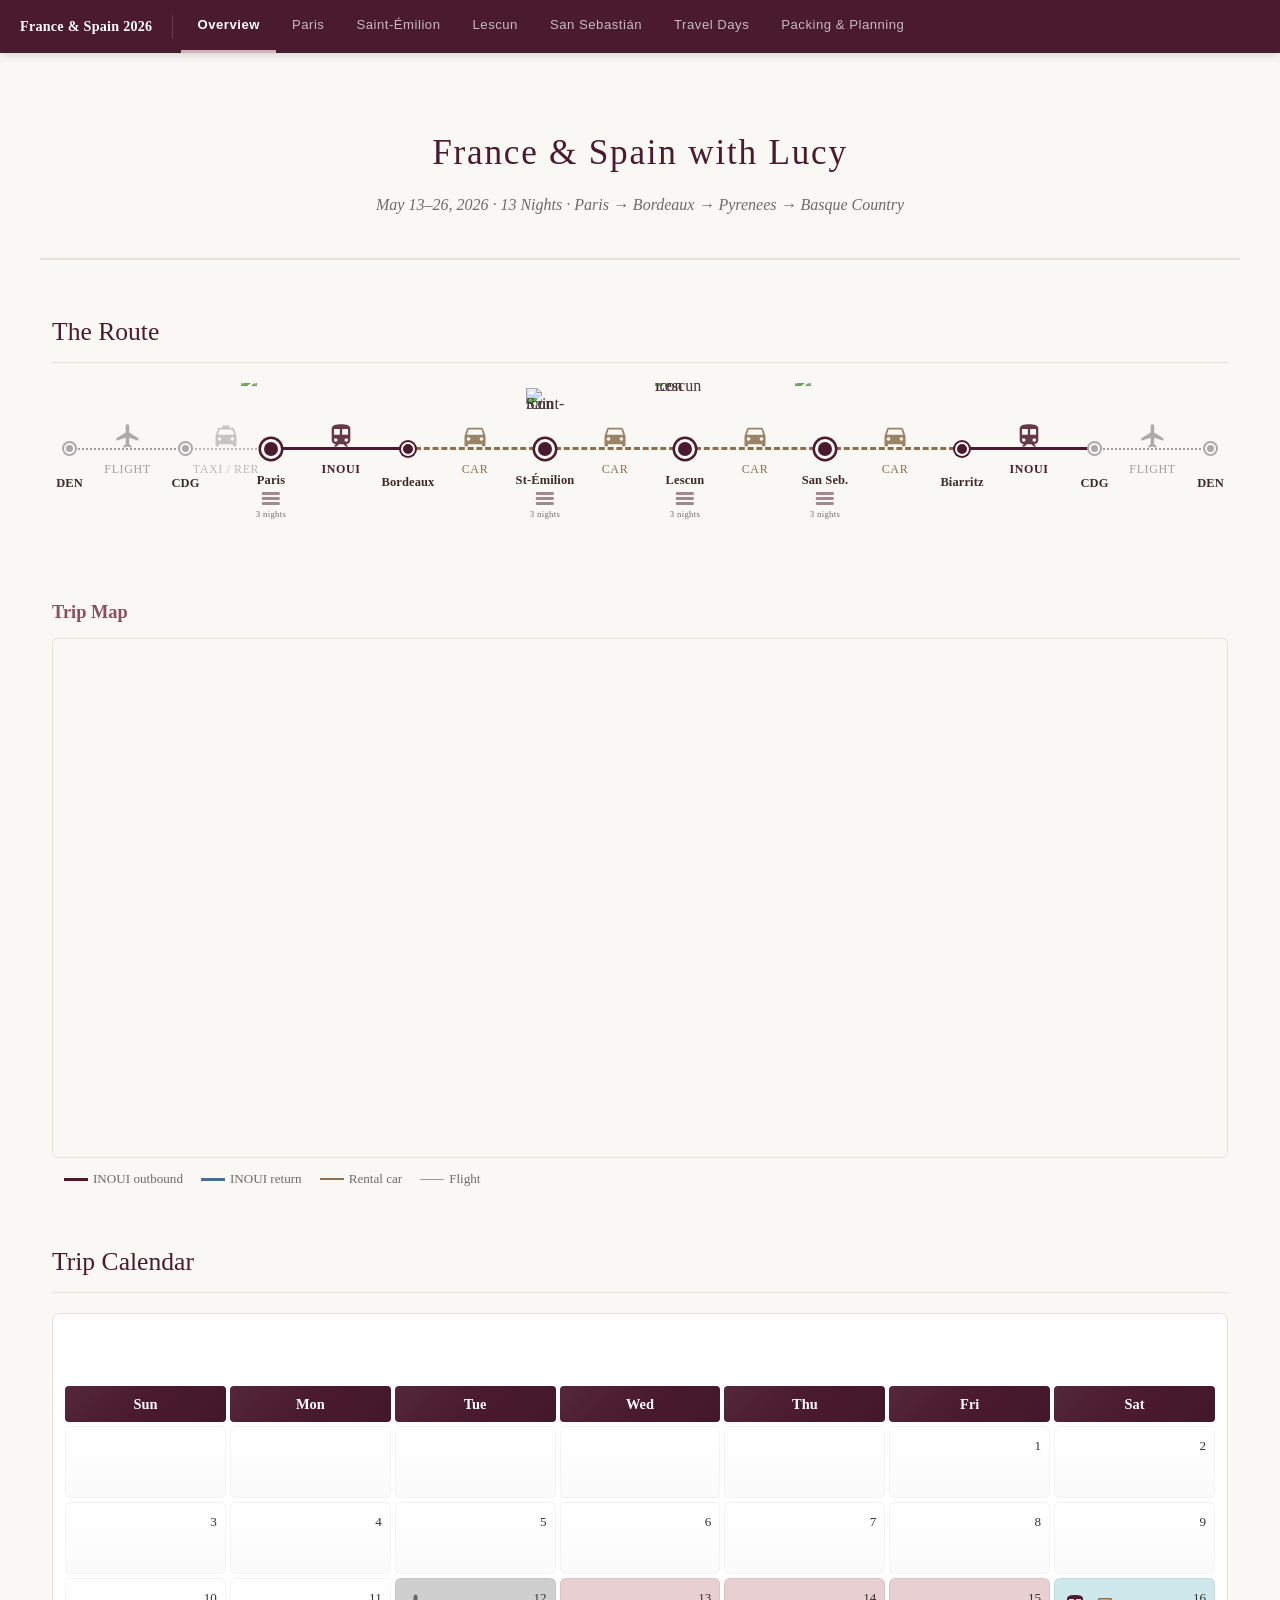
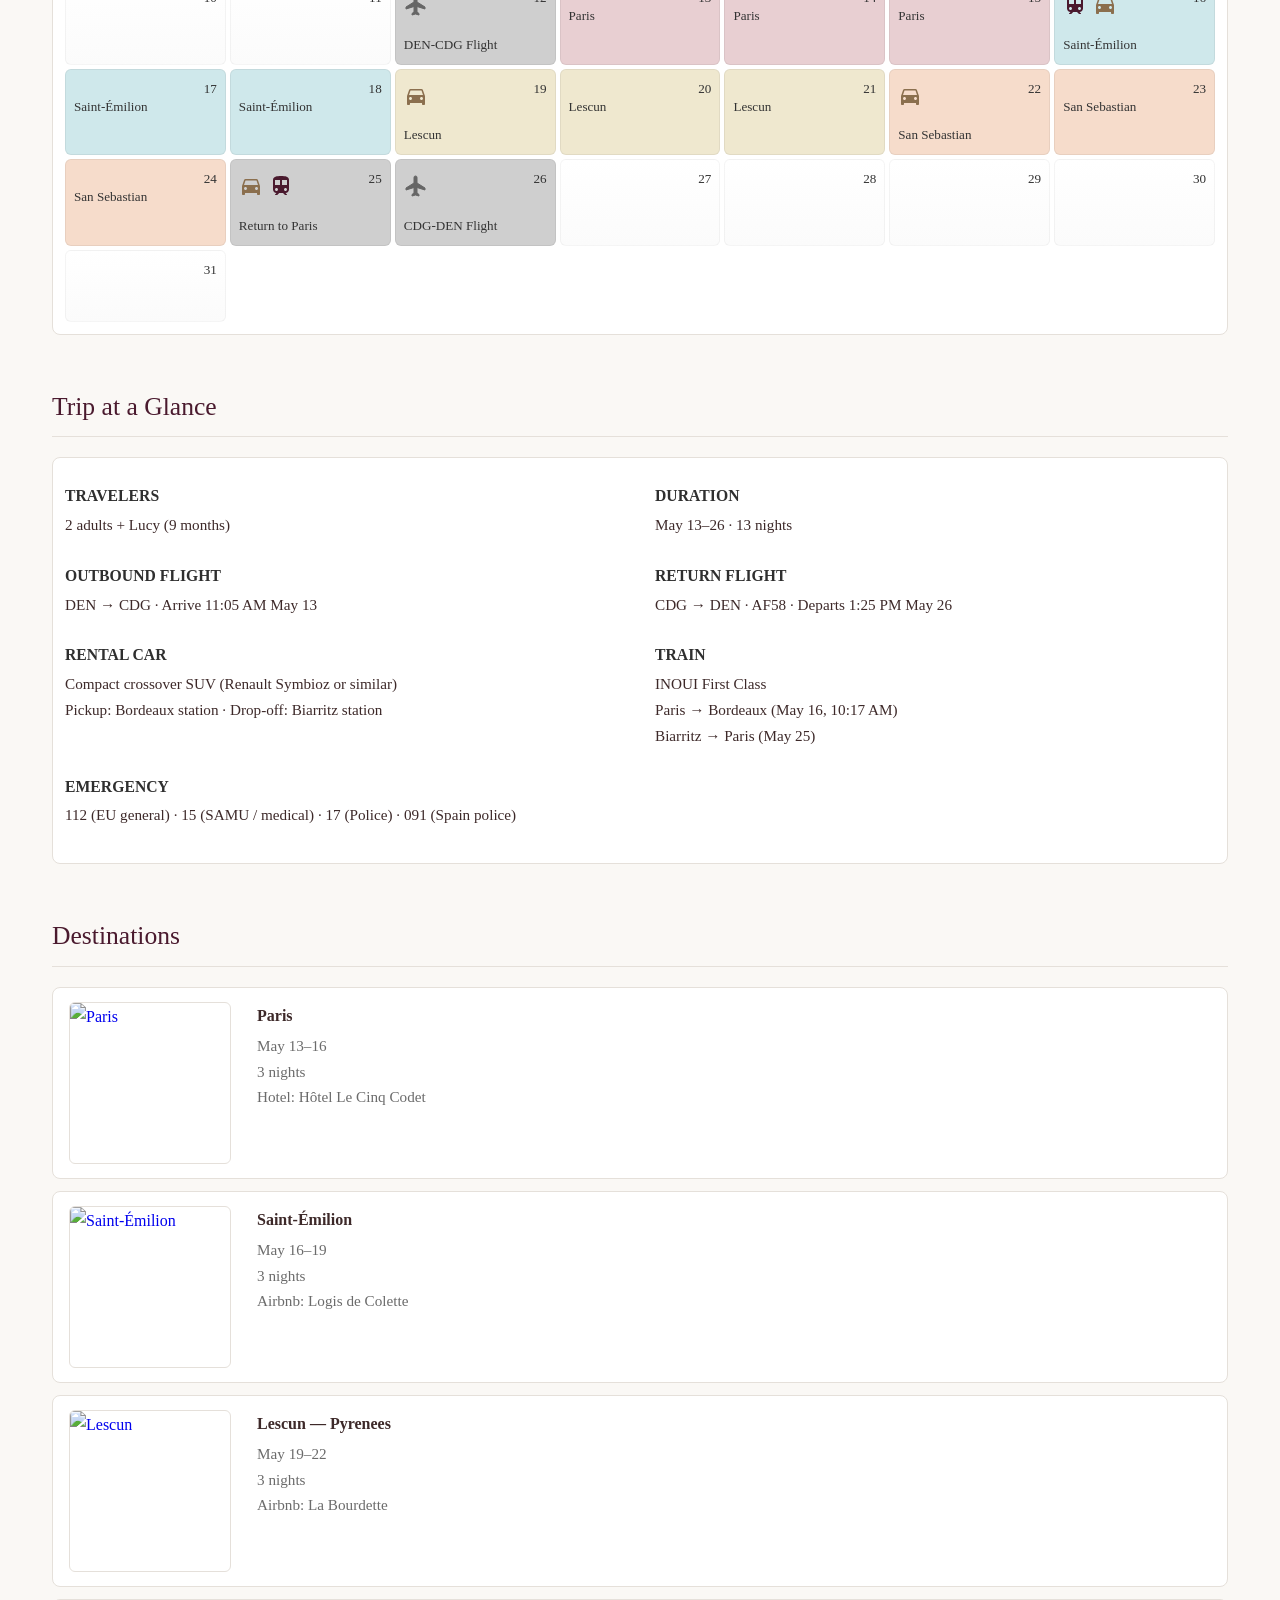
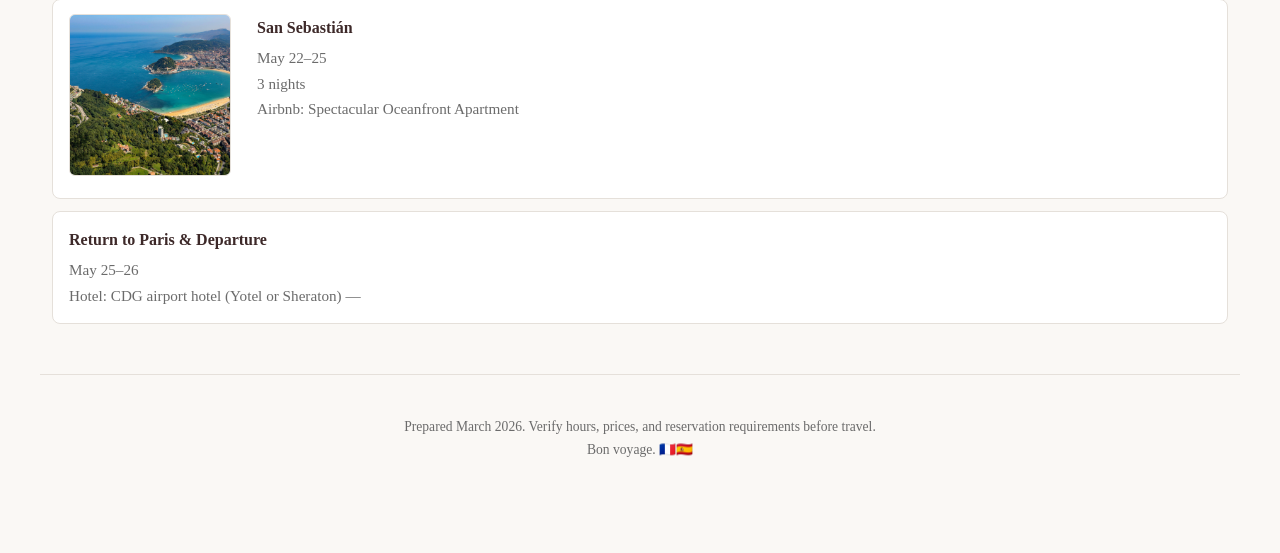
==== commit d1a32947: "Map: use custom images for stay markers and lower timeline icons" ====
--- a/France_Spain_2026/index.html
+++ b/France_Spain_2026/index.html
@@ -118,7 +118,7 @@
   <div class="rt-leg car"><span class="rt-icon"><svg class="rt-svg" viewBox="0 0 24 24" fill="#8b6f4e"><path d="M18.92 6.01C18.72 5.42 18.16 5 17.5 5h-11c-.66 0-1.22.42-1.42 1.01L3 12v8c0 .55.45 1 1 1h1c.55 0 1-.45 1-1v-1h12v1c0 .55.45 1 1 1h1c.55 0 1-.45 1-1v-8l-2.08-5.99zM6.5 16c-.83 0-1.5-.67-1.5-1.5S5.67 13 6.5 13s1.5.67 1.5 1.5S7.33 16 6.5 16zm11 0c-.83 0-1.5-.67-1.5-1.5s.67-1.5 1.5-1.5 1.5.67 1.5 1.5-.67 1.5-1.5 1.5zM5 11l1.5-4.5h11L19 11H5z"/></svg></span><span class="rt-mode">car</span></div>
   <div class="rt-stop stay"><span class="rt-dest-icon"><img src="lescun_icon_transparent.png" alt="Lescun icon"></span><span class="rt-name">Lescun</span><span class="rt-nights"><span class="rt-nights-bars"><span class="rt-nights-bar"></span><span class="rt-nights-bar"></span><span class="rt-nights-bar"></span></span><span class="rt-nights-label">3 nights</span></span></div>
   <div class="rt-leg car"><span class="rt-icon"><svg class="rt-svg" viewBox="0 0 24 24" fill="#8b6f4e"><path d="M18.92 6.01C18.72 5.42 18.16 5 17.5 5h-11c-.66 0-1.22.42-1.42 1.01L3 12v8c0 .55.45 1 1 1h1c.55 0 1-.45 1-1v-1h12v1c0 .55.45 1 1 1h1c.55 0 1-.45 1-1v-8l-2.08-5.99zM6.5 16c-.83 0-1.5-.67-1.5-1.5S5.67 13 6.5 13s1.5.67 1.5 1.5S7.33 16 6.5 16zm11 0c-.83 0-1.5-.67-1.5-1.5s.67-1.5 1.5-1.5 1.5.67 1.5 1.5-.67 1.5-1.5 1.5zM5 11l1.5-4.5h11L19 11H5z"/></svg></span><span class="rt-mode">car</span></div>
-  <div class="rt-stop stay"><span class="rt-dest-icon"><img src="donostia_icon_transparent.png" alt="San Seb icon"></span><span class="rt-name">San Seb.</span><span class="rt-nights"><span class="rt-nights-bars"><span class="rt-nights-bar"></span><span class="rt-nights-bar"></span><span class="rt-nights-bar"></span></span><span class="rt-nights-label">3 nights</span></span></div>
+  <div class="rt-stop stay"><span class="rt-dest-icon lower"><img src="donostia_icon_transparent.png" alt="San Seb icon"></span><span class="rt-name">San Seb.</span><span class="rt-nights"><span class="rt-nights-bars"><span class="rt-nights-bar"></span><span class="rt-nights-bar"></span><span class="rt-nights-bar"></span></span><span class="rt-nights-label">3 nights</span></span></div>
   <div class="rt-leg car"><span class="rt-icon"><svg class="rt-svg" viewBox="0 0 24 24" fill="#8b6f4e"><path d="M18.92 6.01C18.72 5.42 18.16 5 17.5 5h-11c-.66 0-1.22.42-1.42 1.01L3 12v8c0 .55.45 1 1 1h1c.55 0 1-.45 1-1v-1h12v1c0 .55.45 1 1 1h1c.55 0 1-.45 1-1v-8l-2.08-5.99zM6.5 16c-.83 0-1.5-.67-1.5-1.5S5.67 13 6.5 13s1.5.67 1.5 1.5S7.33 16 6.5 16zm11 0c-.83 0-1.5-.67-1.5-1.5s.67-1.5 1.5-1.5 1.5.67 1.5 1.5-.67 1.5-1.5 1.5zM5 11l1.5-4.5h11L19 11H5z"/></svg></span><span class="rt-mode">car</span></div>
   <div class="rt-stop"><span class="rt-name">Biarritz</span></div>
   <div class="rt-leg train"><span class="rt-icon"><svg class="rt-svg" viewBox="0 0 24 24" fill="#4a1a2e"><path d="M12 2c-4 0-8 .5-8 4v9.5C4 17.43 5.57 19 7.5 19L6 20.5v.5h2.23l2-2H14l2 2h2v-.5L16.5 19c1.93 0 3.5-1.57 3.5-3.5V6c0-3.5-3.58-4-8-4zM7.5 17c-.83 0-1.5-.67-1.5-1.5S6.67 14 7.5 14s1.5.67 1.5 1.5S8.33 17 7.5 17zm3.5-6H6V6h5v5zm2 0V6h5v5h-5zm3.5 6c-.83 0-1.5-.67-1.5-1.5s.67-1.5 1.5-1.5 1.5.67 1.5 1.5-.67 1.5-1.5 1.5z"/></svg></span><span class="rt-mode">INOUI</span></div>
@@ -368,13 +368,33 @@
   var m = L.map('map-trip', {scrollWheelZoom: true}).setView([45.5, 0.5], 6);
   L.tileLayer(tileUrl, {attribution: tileAttr, maxZoom: 18}).addTo(m);
 
+  // --- Marker helper for images ---
+  function imageIcon(url, s) {
+    return L.icon({
+      iconUrl: url,
+      iconSize: [s, s],
+      iconAnchor: [s/2, s/2],
+      popupAnchor: [0, -s/2]
+    });
+  }
+
+  // --- Marker helper for images ---
+  function imageIcon(url, s) {
+    return L.icon({
+      iconUrl: url,
+      iconSize: [s, s],
+      iconAnchor: [s/2, s/2],
+      popupAnchor: [0, -s/2]
+    });
+  }
+
   // --- Markers ---
   L.marker(cdg, {icon: svgIcon('<svg viewBox=\"0 0 24 24\" width=\"18\" height=\"18\" fill=\"#666\"><path d=\"M21 16v-2l-8-5V3.5A1.5 1.5 0 0 0 11.5 2 1.5 1.5 0 0 0 10 3.5V9l-8 5v2l8-2.5V19l-2 1.5V22l3.5-1 3.5 1v-1.5L13 19v-5.5l8 2.5z\"/></svg>', 36)}).addTo(m).bindPopup('<strong>CDG Airport</strong><br>Arrive May 13 · Depart May 26');
-  L.marker(paris, {icon: svgIcon('<svg viewBox=\"0 0 32 32\" width=\"22\" height=\"22\" fill=\"none\" stroke=\"#4a1a2e\" stroke-width=\"1.6\" stroke-linecap=\"round\" stroke-linejoin=\"round\"><path d=\"M6 24 C4 20 5 14 9 10 C13 6 19 4 24 6\" stroke-width=\"2\"/><path d=\"M24 6 C26 7 27 10 26 14 C25 18 22 22 18 24 C14 26 10 26 6 24\" stroke-width=\"2\"/><path d=\"M9 10 C13 10 19 8 24 6\" opacity=\"0.4\" stroke-width=\"1.2\"/><path d=\"M11 14 C14 15 18 15 22 13\" opacity=\"0.3\" stroke-width=\"1\"/><path d=\"M9 19 C12 20 16 20 20 18\" opacity=\"0.3\" stroke-width=\"1\"/></svg>', 42)}).addTo(m).bindPopup('<strong>Paris</strong><br>H\u00f4tel Le Cinq Codet<br>May 13\u201316 · 3 nights');
+  L.marker(paris, {icon: imageIcon('paris_icon_clean4.png', 40)}).addTo(m).bindPopup('<strong>Paris</strong><br>H\u00f4tel Le Cinq Codet<br>May 13\u201316 · 3 nights');
   L.marker(bordx, {icon: svgIcon('<svg viewBox=\"0 0 24 24\" width=\"18\" height=\"18\" fill=\"#4a1a2e\"><path d=\"M12 2c-4 0-8 .5-8 4v9.5C4 17.43 5.57 19 7.5 19L6 20.5v.5h2.23l2-2H14l2 2h2v-.5L16.5 19c1.93 0 3.5-1.57 3.5-3.5V6c0-3.5-3.58-4-8-4zM7.5 17c-.83 0-1.5-.67-1.5-1.5S6.67 14 7.5 14s1.5.67 1.5 1.5S8.33 17 7.5 17zm3.5-6H6V6h5v5zm2 0V6h5v5h-5zm3.5 6c-.83 0-1.5-.67-1.5-1.5s.67-1.5 1.5-1.5 1.5.67 1.5 1.5-.67 1.5-1.5 1.5z\"/></svg>', 34)}).addTo(m).bindPopup('<strong>Bordeaux Saint-Jean</strong><br>INOUI arrival · Car pickup');
-  L.marker(stemil, {icon: svgIcon('<svg viewBox=\"0 0 32 32\" width=\"22\" height=\"22\" fill=\"none\" stroke=\"#4a1a2e\" stroke-linecap=\"round\" stroke-linejoin=\"round\"><path d=\"M11 3 L11 11 C11 15 13 17 16 17 C19 17 21 15 21 11 L21 3\" stroke-width=\"1.8\"/><path d=\"M11 3 L21 3\" stroke-width=\"1.4\"/><line x1=\"16\" y1=\"17\" x2=\"16\" y2=\"25\" stroke-width=\"1.8\"/><line x1=\"11.5\" y1=\"25\" x2=\"20.5\" y2=\"25\" stroke-width=\"2\"/><path d=\"M12 8 C13 10 15 11 17 11 C19 11 20 10 21 8\" fill=\"#4a1a2e\" opacity=\"0.15\" stroke=\"none\"/><path d=\"M12.5 8 L20.5 8\" stroke-width=\"1\" opacity=\"0.4\"/></svg>', 42)}).addTo(m).bindPopup('<strong>Saint-\u00c9milion</strong><br>Logis de Colette<br>May 16\u201319 · 3 nights');
-  L.marker(lescun, {icon: svgIcon('<svg viewBox=\"0 0 32 32\" width=\"22\" height=\"22\" fill=\"none\" stroke=\"#4a1a2e\" stroke-linecap=\"round\" stroke-linejoin=\"round\"><path d=\"M2 27 L11 9 L16 19 L20 13 L30 27\" stroke-width=\"2\" fill=\"#4a1a2e\" opacity=\"0.06\"/><path d=\"M2 27 L11 9 L16 19 L20 13 L30 27\" stroke-width=\"2\"/><path d=\"M8.5 14 L11 9 L13.5 14\" stroke-width=\"1.4\" fill=\"white\" opacity=\"0.9\"/><path d=\"M18 17 L20 13 L22 17\" stroke-width=\"1.4\" fill=\"white\" opacity=\"0.9\"/></svg>', 42)}).addTo(m).bindPopup('<strong>Lescun</strong><br>La Bourdette<br>May 19\u201322 · 3 nights');
-  L.marker(sanSeb, {icon: svgIcon('<svg viewBox=\"0 0 32 32\" width=\"22\" height=\"22\" fill=\"none\" stroke=\"#4a1a2e\" stroke-linecap=\"round\" stroke-linejoin=\"round\"><circle cx=\"24\" cy=\"7\" r=\"3.5\" stroke-width=\"1.6\" fill=\"#4a1a2e\" opacity=\"0.1\"/><line x1=\"24\" y1=\"2\" x2=\"24\" y2=\"3\" stroke-width=\"1.4\"/><line x1=\"24\" y1=\"11\" x2=\"24\" y2=\"12\" stroke-width=\"1.4\"/><line x1=\"19\" y1=\"7\" x2=\"20\" y2=\"7\" stroke-width=\"1.4\"/><line x1=\"28\" y1=\"7\" x2=\"29\" y2=\"7\" stroke-width=\"1.4\"/><path d=\"M3 20 C8 14 14 12 22 14 C26 15 29 17 30 20\" stroke-width=\"2\" fill=\"#4a1a2e\" opacity=\"0.06\"/><path d=\"M3 20 C8 14 14 12 22 14 C26 15 29 17 30 20\" stroke-width=\"2\"/><path d=\"M2 24 C6 22 10 22 14 24 C18 26 22 26 26 24 C28 23 30 23 31 24\" stroke-width=\"1.6\" opacity=\"0.5\"/><path d=\"M2 27 C6 25 10 25 14 27 C18 29 22 29 26 27 C28 26 30 26 31 27\" stroke-width=\"1.4\" opacity=\"0.3\"/></svg>', 42)}).addTo(m).bindPopup('<strong>San Sebasti\u00e1n</strong><br>May 22\u201325 · 3 nights');
+  L.marker(stemil, {icon: imageIcon('saint_emilion_icon_clean4.png', 40)}).addTo(m).bindPopup('<strong>Saint-\u00c9milion</strong><br>Logis de Colette<br>May 16\u201319 · 3 nights');
+  L.marker(lescun, {icon: imageIcon('lescun_icon_clean4.png', 40)}).addTo(m).bindPopup('<strong>Lescun</strong><br>La Bourdette<br>May 19\u201322 · 3 nights');
+  L.marker(sanSeb, {icon: imageIcon('donostia_icon_clean4.png', 40)}).addTo(m).bindPopup('<strong>San Sebasti\u00e1n</strong><br>May 22\u201325 · 3 nights');
   L.marker(biarr, {icon: svgIcon('<svg viewBox=\"0 0 24 24\" width=\"18\" height=\"18\" fill=\"#4a1a2e\"><path d=\"M12 2c-4 0-8 .5-8 4v9.5C4 17.43 5.57 19 7.5 19L6 20.5v.5h2.23l2-2H14l2 2h2v-.5L16.5 19c1.93 0 3.5-1.57 3.5-3.5V6c0-3.5-3.58-4-8-4zM7.5 17c-.83 0-1.5-.67-1.5-1.5S6.67 14 7.5 14s1.5.67 1.5 1.5S8.33 17 7.5 17zm3.5-6H6V6h5v5zm2 0V6h5v5h-5zm3.5 6c-.83 0-1.5-.67-1.5-1.5s.67-1.5 1.5-1.5 1.5.67 1.5 1.5-.67 1.5-1.5 1.5z\"/></svg>', 34)}).addTo(m).bindPopup('<strong>Biarritz</strong><br>Car drop-off · INOUI to Paris');
 
   // --- Flight legs (dotted, gray) ---
--- a/France_Spain_2026/styles.css
+++ b/France_Spain_2026/styles.css
@@ -713,8 +713,9 @@
 
 /* keep wine icon at original size */
 .rt-dest-icon.wine {
-  width: 48px;
-  height: 48px;
+  width: 38px; /* 20% smaller than 48px */
+  height: 38px;
+  bottom: 30px; /* raise slightly above other icons */
 }
 
 /* Prevent internal elements from clipping absolutely-positioned icons */
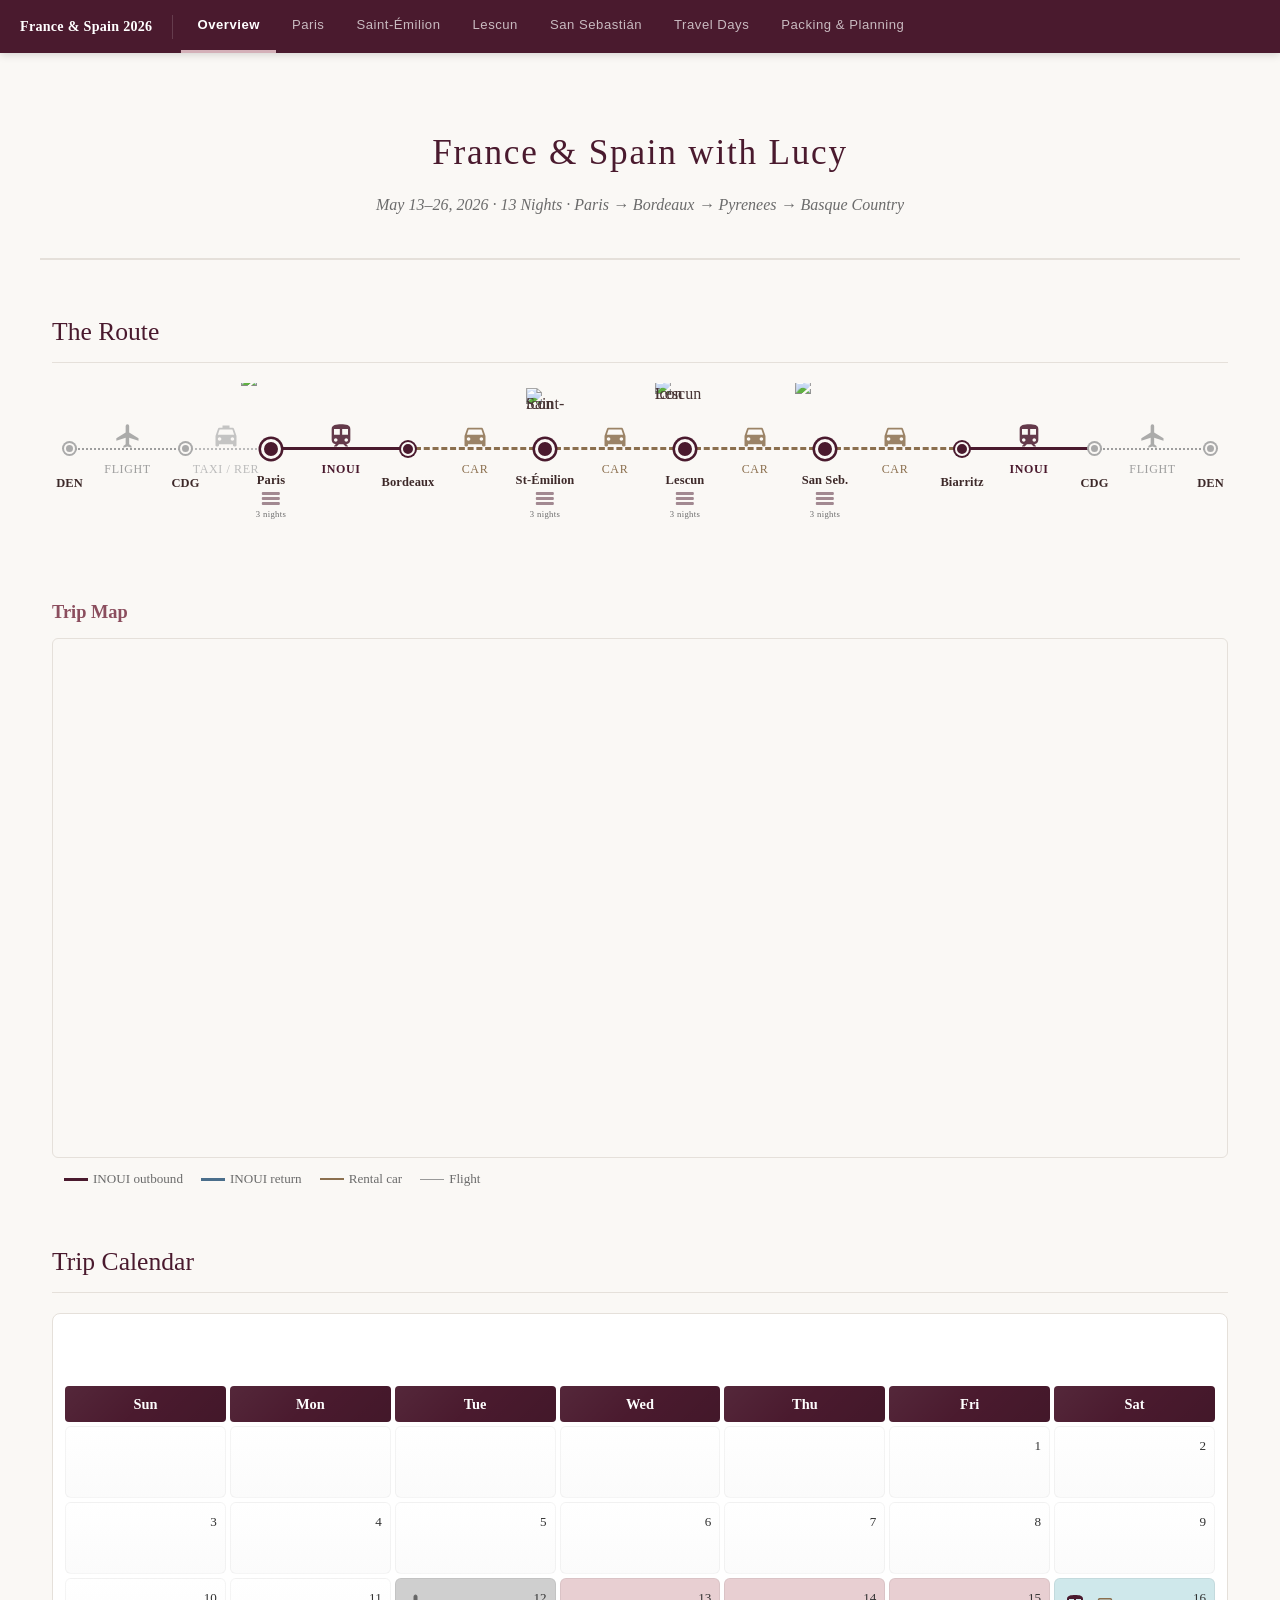
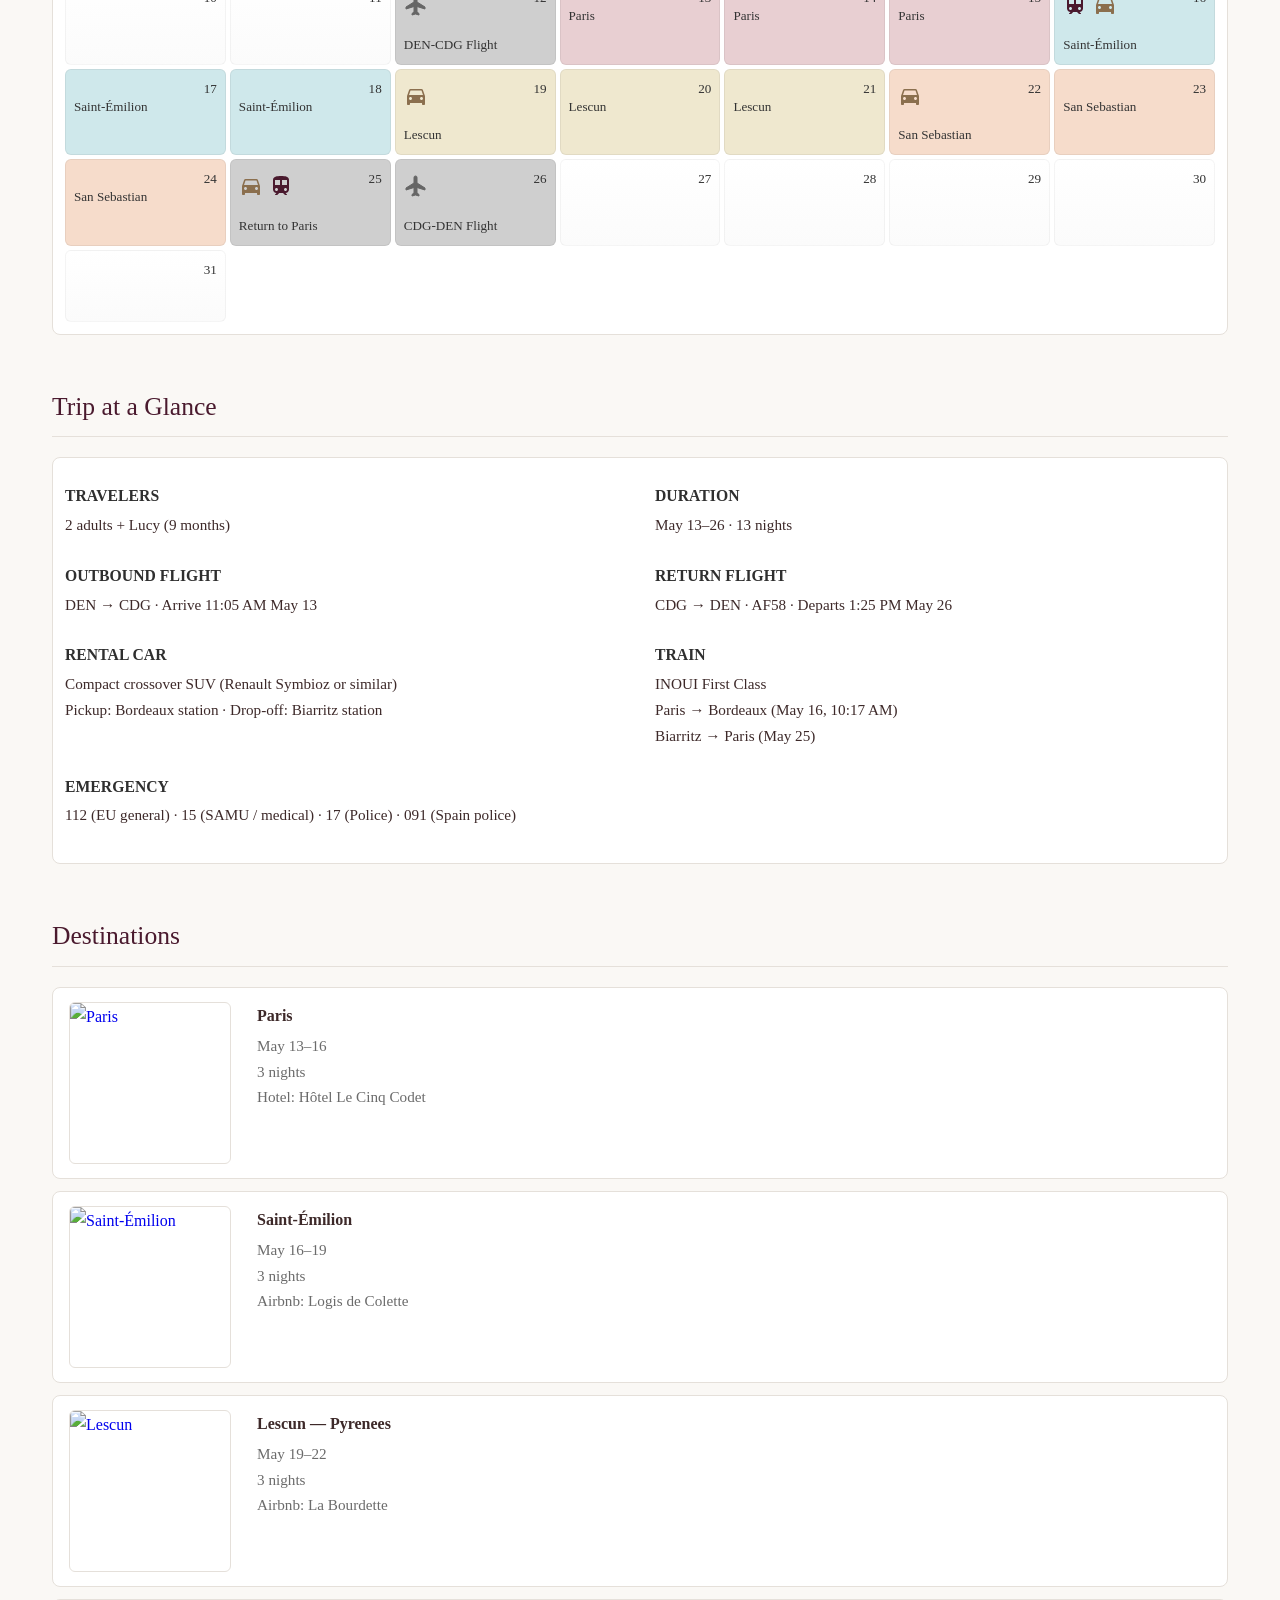
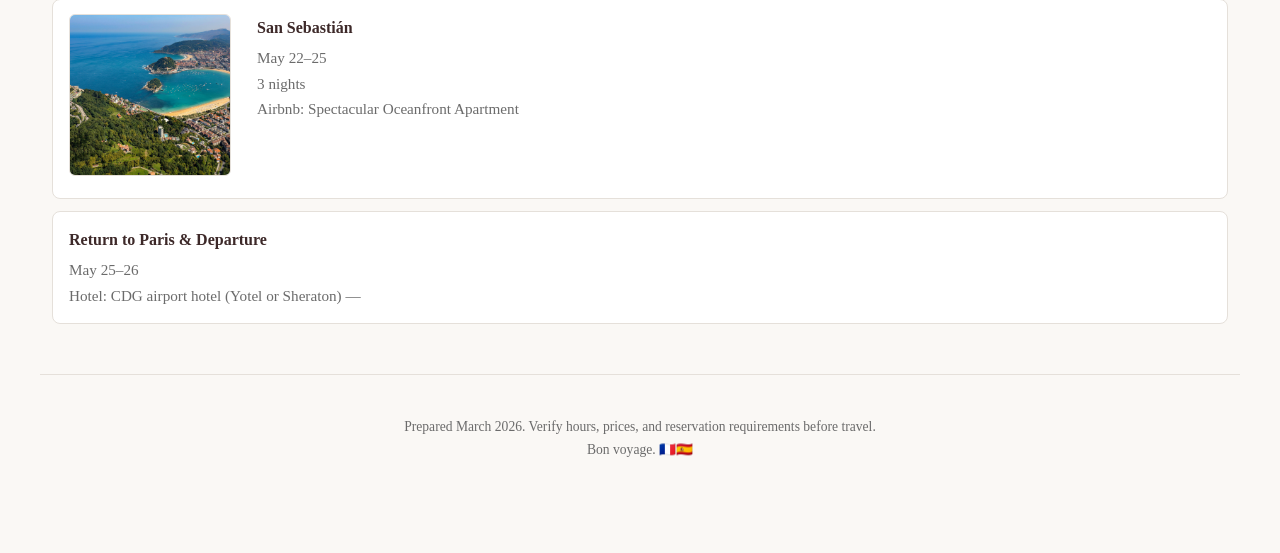
==== commit 9b569b73: "UI: fix timeline lowering, map icons circle, and switch tile provider to OSM" ====
--- a/France_Spain_2026/index.html
+++ b/France_Spain_2026/index.html
@@ -116,7 +116,7 @@
   <div class="rt-leg car"><span class="rt-icon"><svg class="rt-svg" viewBox="0 0 24 24" fill="#8b6f4e"><path d="M18.92 6.01C18.72 5.42 18.16 5 17.5 5h-11c-.66 0-1.22.42-1.42 1.01L3 12v8c0 .55.45 1 1 1h1c.55 0 1-.45 1-1v-1h12v1c0 .55.45 1 1 1h1c.55 0 1-.45 1-1v-8l-2.08-5.99zM6.5 16c-.83 0-1.5-.67-1.5-1.5S5.67 13 6.5 13s1.5.67 1.5 1.5S7.33 16 6.5 16zm11 0c-.83 0-1.5-.67-1.5-1.5s.67-1.5 1.5-1.5 1.5.67 1.5 1.5-.67 1.5-1.5 1.5zM5 11l1.5-4.5h11L19 11H5z"/></svg></span><span class="rt-mode">car</span></div>
   <div class="rt-stop stay"><span class="rt-dest-icon wine"><img src="saint_emilion_icon_clean4.png" alt="Saint-Émilion icon"></span><span class="rt-name">St-Émilion</span><span class="rt-nights"><span class="rt-nights-bars"><span class="rt-nights-bar"></span><span class="rt-nights-bar"></span><span class="rt-nights-bar"></span></span><span class="rt-nights-label">3 nights</span></span></div>
   <div class="rt-leg car"><span class="rt-icon"><svg class="rt-svg" viewBox="0 0 24 24" fill="#8b6f4e"><path d="M18.92 6.01C18.72 5.42 18.16 5 17.5 5h-11c-.66 0-1.22.42-1.42 1.01L3 12v8c0 .55.45 1 1 1h1c.55 0 1-.45 1-1v-1h12v1c0 .55.45 1 1 1h1c.55 0 1-.45 1-1v-8l-2.08-5.99zM6.5 16c-.83 0-1.5-.67-1.5-1.5S5.67 13 6.5 13s1.5.67 1.5 1.5S7.33 16 6.5 16zm11 0c-.83 0-1.5-.67-1.5-1.5s.67-1.5 1.5-1.5 1.5.67 1.5 1.5-.67 1.5-1.5 1.5zM5 11l1.5-4.5h11L19 11H5z"/></svg></span><span class="rt-mode">car</span></div>
-  <div class="rt-stop stay"><span class="rt-dest-icon"><img src="lescun_icon_transparent.png" alt="Lescun icon"></span><span class="rt-name">Lescun</span><span class="rt-nights"><span class="rt-nights-bars"><span class="rt-nights-bar"></span><span class="rt-nights-bar"></span><span class="rt-nights-bar"></span></span><span class="rt-nights-label">3 nights</span></span></div>
+  <div class="rt-stop stay"><span class="rt-dest-icon lower"><img src="lescun_icon_transparent.png" alt="Lescun icon"></span><span class="rt-name">Lescun</span><span class="rt-nights"><span class="rt-nights-bars"><span class="rt-nights-bar"></span><span class="rt-nights-bar"></span><span class="rt-nights-bar"></span></span><span class="rt-nights-label">3 nights</span></span></div>
   <div class="rt-leg car"><span class="rt-icon"><svg class="rt-svg" viewBox="0 0 24 24" fill="#8b6f4e"><path d="M18.92 6.01C18.72 5.42 18.16 5 17.5 5h-11c-.66 0-1.22.42-1.42 1.01L3 12v8c0 .55.45 1 1 1h1c.55 0 1-.45 1-1v-1h12v1c0 .55.45 1 1 1h1c.55 0 1-.45 1-1v-8l-2.08-5.99zM6.5 16c-.83 0-1.5-.67-1.5-1.5S5.67 13 6.5 13s1.5.67 1.5 1.5S7.33 16 6.5 16zm11 0c-.83 0-1.5-.67-1.5-1.5s.67-1.5 1.5-1.5 1.5.67 1.5 1.5-.67 1.5-1.5 1.5zM5 11l1.5-4.5h11L19 11H5z"/></svg></span><span class="rt-mode">car</span></div>
   <div class="rt-stop stay"><span class="rt-dest-icon lower"><img src="donostia_icon_transparent.png" alt="San Seb icon"></span><span class="rt-name">San Seb.</span><span class="rt-nights"><span class="rt-nights-bars"><span class="rt-nights-bar"></span><span class="rt-nights-bar"></span><span class="rt-nights-bar"></span></span><span class="rt-nights-label">3 nights</span></span></div>
   <div class="rt-leg car"><span class="rt-icon"><svg class="rt-svg" viewBox="0 0 24 24" fill="#8b6f4e"><path d="M18.92 6.01C18.72 5.42 18.16 5 17.5 5h-11c-.66 0-1.22.42-1.42 1.01L3 12v8c0 .55.45 1 1 1h1c.55 0 1-.45 1-1v-1h12v1c0 .55.45 1 1 1h1c.55 0 1-.45 1-1v-8l-2.08-5.99zM6.5 16c-.83 0-1.5-.67-1.5-1.5S5.67 13 6.5 13s1.5.67 1.5 1.5S7.33 16 6.5 16zm11 0c-.83 0-1.5-.67-1.5-1.5s.67-1.5 1.5-1.5 1.5.67 1.5 1.5-.67 1.5-1.5 1.5zM5 11l1.5-4.5h11L19 11H5z"/></svg></span><span class="rt-mode">car</span></div>
@@ -341,7 +341,8 @@
   var returnBlue = '#4a6e8b';
   var carColor = '#8b6f4e';
   var flightColor = '#999';
-  var tileUrl = 'https://{s}.basemaps.cartocdn.com/light_all/{z}/{x}/{y}{r}.png';
+  // switch to plain OpenStreetMap tiles to avoid grid artifacts
+  var tileUrl = 'https://{s}.tile.openstreetmap.org/{z}/{x}/{y}.png';
   var tileAttr = '&copy; <a href="https://www.openstreetmap.org/copyright">OSM</a> &copy; <a href="https://carto.com/">CARTO</a>';
 
   function svgIcon(svgHtml, size) {
@@ -368,33 +369,24 @@
   var m = L.map('map-trip', {scrollWheelZoom: true}).setView([45.5, 0.5], 6);
   L.tileLayer(tileUrl, {attribution: tileAttr, maxZoom: 18}).addTo(m);
 
-  // --- Marker helper for images ---
+  // --- Marker helper for images with background circle ---
   function imageIcon(url, s) {
-    return L.icon({
-      iconUrl: url,
+    return L.divIcon({
+      className: '',
+      html: '<div style="width:'+s+'px;height:'+s+'px;display:flex;align-items:center;justify-content:center;background:white;border-radius:50%;border:2px solid #4a1a2e;box-shadow:0 1px 4px rgba(0,0,0,0.2);"><img src="'+url+'" style="max-width:80%;max-height:80%;"></div>',
       iconSize: [s, s],
       iconAnchor: [s/2, s/2],
       popupAnchor: [0, -s/2]
     });
   }
 
-  // --- Marker helper for images ---
-  function imageIcon(url, s) {
-    return L.icon({
-      iconUrl: url,
-      iconSize: [s, s],
-      iconAnchor: [s/2, s/2],
-      popupAnchor: [0, -s/2]
-    });
-  }
-
   // --- Markers ---
   L.marker(cdg, {icon: svgIcon('<svg viewBox=\"0 0 24 24\" width=\"18\" height=\"18\" fill=\"#666\"><path d=\"M21 16v-2l-8-5V3.5A1.5 1.5 0 0 0 11.5 2 1.5 1.5 0 0 0 10 3.5V9l-8 5v2l8-2.5V19l-2 1.5V22l3.5-1 3.5 1v-1.5L13 19v-5.5l8 2.5z\"/></svg>', 36)}).addTo(m).bindPopup('<strong>CDG Airport</strong><br>Arrive May 13 · Depart May 26');
   L.marker(paris, {icon: imageIcon('paris_icon_clean4.png', 40)}).addTo(m).bindPopup('<strong>Paris</strong><br>H\u00f4tel Le Cinq Codet<br>May 13\u201316 · 3 nights');
   L.marker(bordx, {icon: svgIcon('<svg viewBox=\"0 0 24 24\" width=\"18\" height=\"18\" fill=\"#4a1a2e\"><path d=\"M12 2c-4 0-8 .5-8 4v9.5C4 17.43 5.57 19 7.5 19L6 20.5v.5h2.23l2-2H14l2 2h2v-.5L16.5 19c1.93 0 3.5-1.57 3.5-3.5V6c0-3.5-3.58-4-8-4zM7.5 17c-.83 0-1.5-.67-1.5-1.5S6.67 14 7.5 14s1.5.67 1.5 1.5S8.33 17 7.5 17zm3.5-6H6V6h5v5zm2 0V6h5v5h-5zm3.5 6c-.83 0-1.5-.67-1.5-1.5s.67-1.5 1.5-1.5 1.5.67 1.5 1.5-.67 1.5-1.5 1.5z\"/></svg>', 34)}).addTo(m).bindPopup('<strong>Bordeaux Saint-Jean</strong><br>INOUI arrival · Car pickup');
   L.marker(stemil, {icon: imageIcon('saint_emilion_icon_clean4.png', 40)}).addTo(m).bindPopup('<strong>Saint-\u00c9milion</strong><br>Logis de Colette<br>May 16\u201319 · 3 nights');
-  L.marker(lescun, {icon: imageIcon('lescun_icon_clean4.png', 40)}).addTo(m).bindPopup('<strong>Lescun</strong><br>La Bourdette<br>May 19\u201322 · 3 nights');
-  L.marker(sanSeb, {icon: imageIcon('donostia_icon_clean4.png', 40)}).addTo(m).bindPopup('<strong>San Sebasti\u00e1n</strong><br>May 22\u201325 · 3 nights');
+  L.marker(lescun, {icon: imageIcon('lescun_icon_transparent.png', 40)}).addTo(m).bindPopup('<strong>Lescun</strong><br>La Bourdette<br>May 19\u201322 · 3 nights');
+  L.marker(sanSeb, {icon: imageIcon('donostia_icon_transparent.png', 40)}).addTo(m).bindPopup('<strong>San Sebasti\u00e1n</strong><br>May 22\u201325 · 3 nights');
   L.marker(biarr, {icon: svgIcon('<svg viewBox=\"0 0 24 24\" width=\"18\" height=\"18\" fill=\"#4a1a2e\"><path d=\"M12 2c-4 0-8 .5-8 4v9.5C4 17.43 5.57 19 7.5 19L6 20.5v.5h2.23l2-2H14l2 2h2v-.5L16.5 19c1.93 0 3.5-1.57 3.5-3.5V6c0-3.5-3.58-4-8-4zM7.5 17c-.83 0-1.5-.67-1.5-1.5S6.67 14 7.5 14s1.5.67 1.5 1.5S8.33 17 7.5 17zm3.5-6H6V6h5v5zm2 0V6h5v5h-5zm3.5 6c-.83 0-1.5-.67-1.5-1.5s.67-1.5 1.5-1.5 1.5.67 1.5 1.5-.67 1.5-1.5 1.5z\"/></svg>', 34)}).addTo(m).bindPopup('<strong>Biarritz</strong><br>Car drop-off · INOUI to Paris');
 
   // --- Flight legs (dotted, gray) ---
--- a/France_Spain_2026/styles.css
+++ b/France_Spain_2026/styles.css
@@ -718,6 +718,11 @@
   bottom: 30px; /* raise slightly above other icons */
 }
 
+/* nudge Lescun and Donostia icons down a bit for visual balance */
+.rt-dest-icon.lower {
+  bottom: 18px; /* drop further */
+}
+
 /* Prevent internal elements from clipping absolutely-positioned icons */
 .rt-leg, .rt-stop { overflow: visible; }
 /* Make destination SVG icons larger for better readability */
@@ -730,6 +735,12 @@
   object-fit: contain;
   /* if the source has a white background, multiply lets it blend into the page color */
 }
+
+/* remove grid background on map tiles */
+.leaflet-container,
+.leaflet-tile {
+  background: none !important;
+}
 .rt-name {
   position: absolute;
   top: 28px; left: 50%;
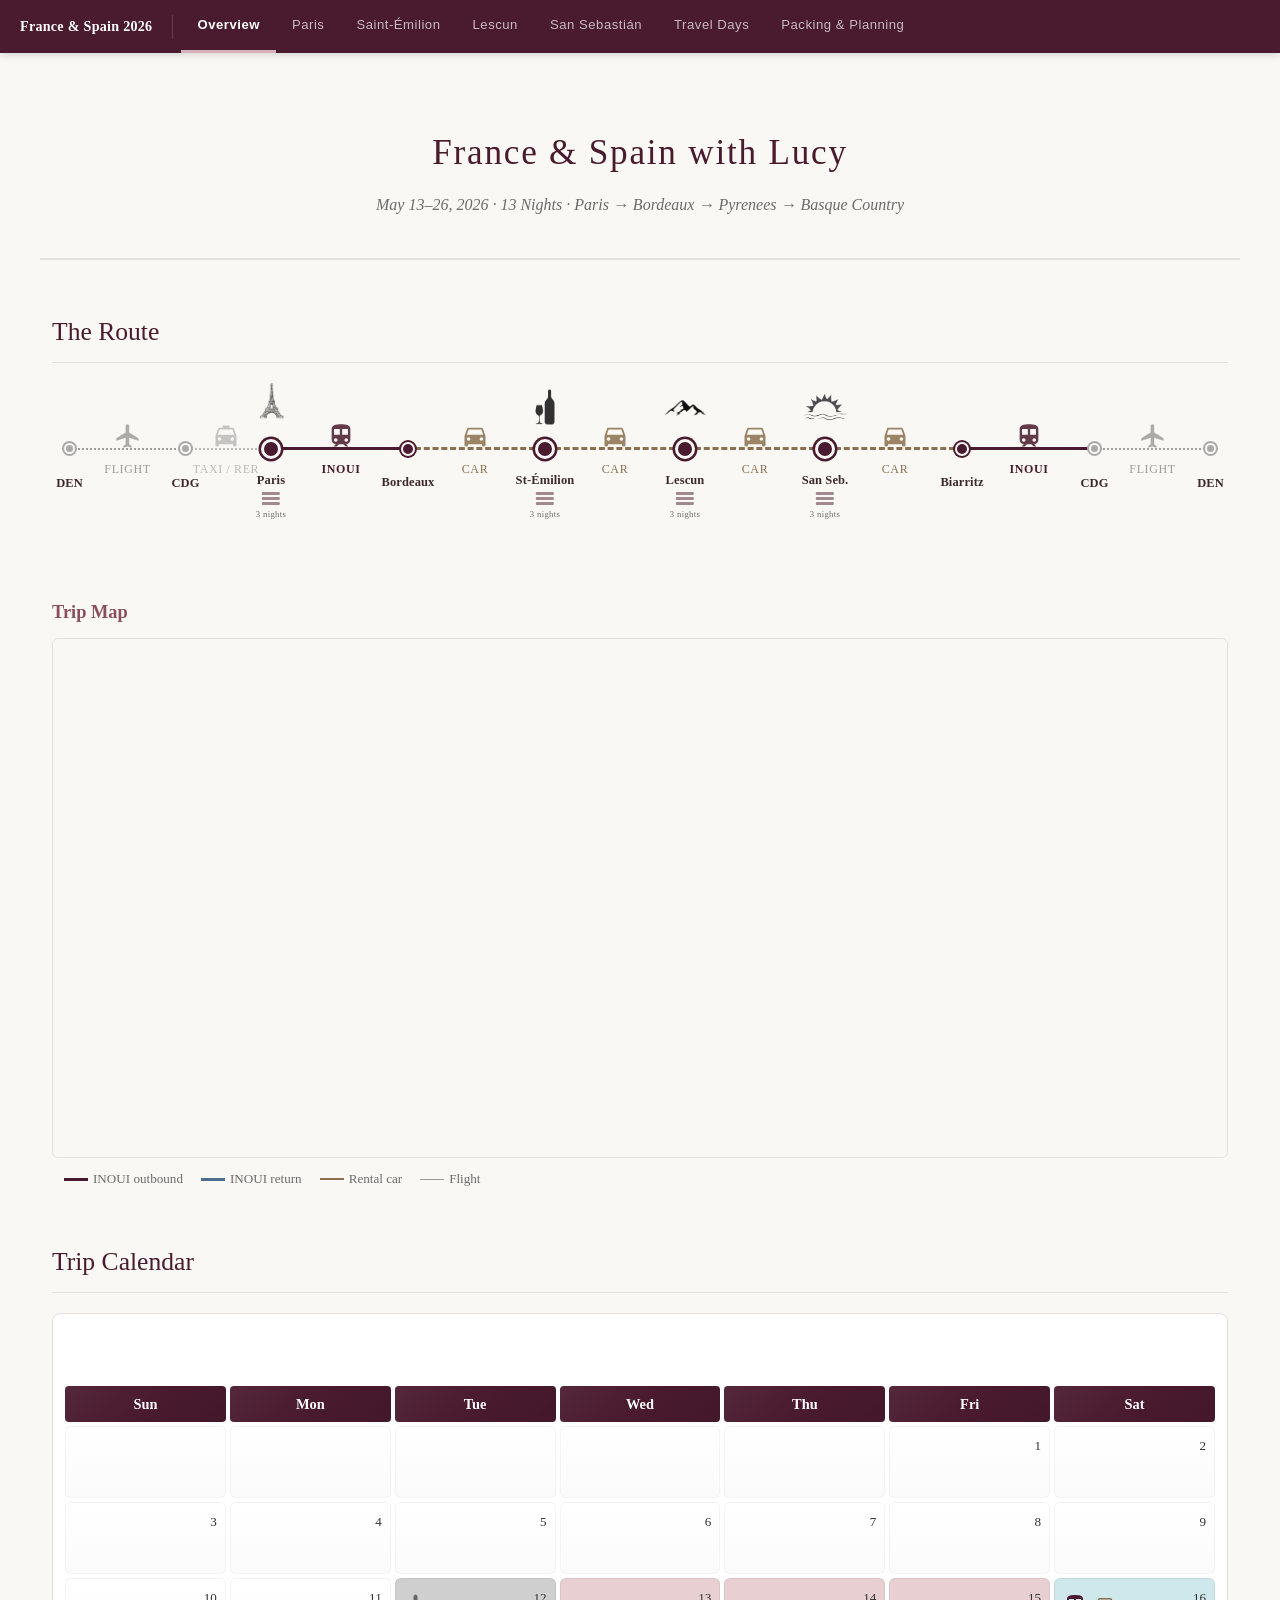
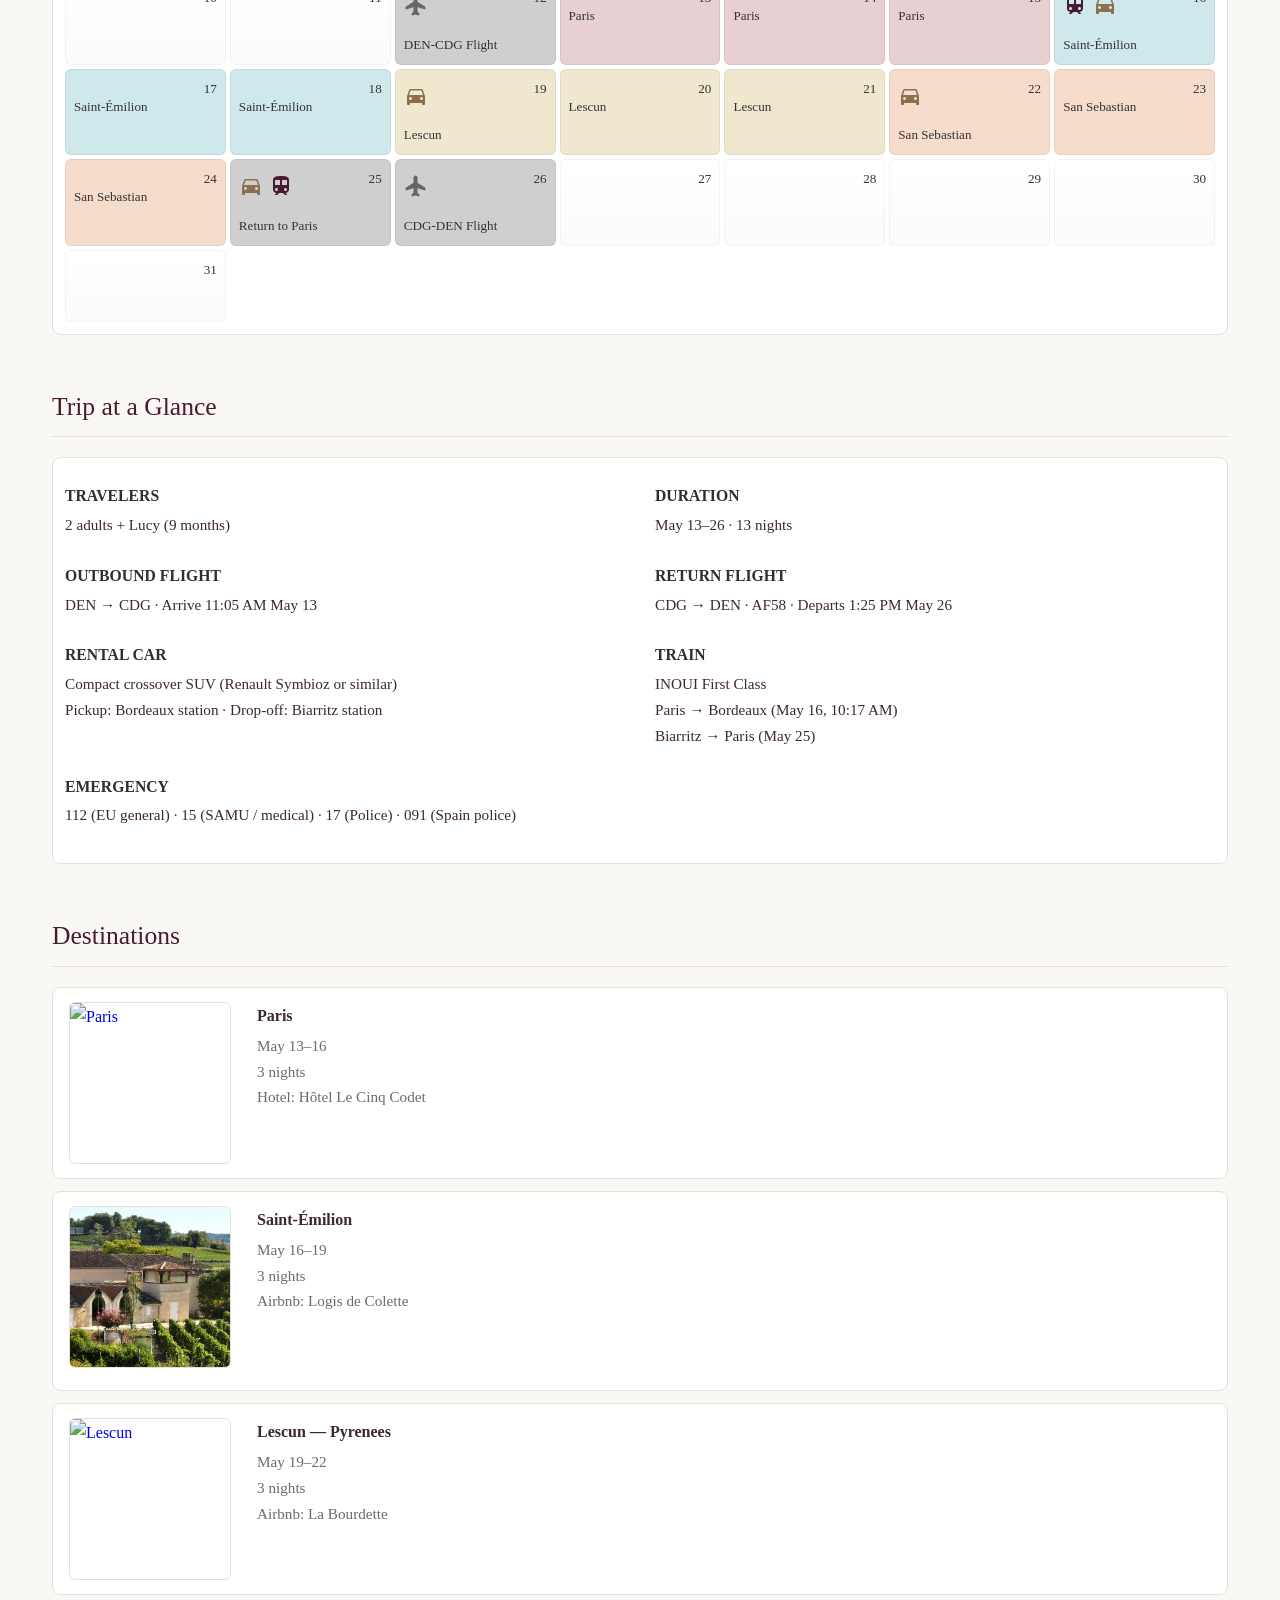
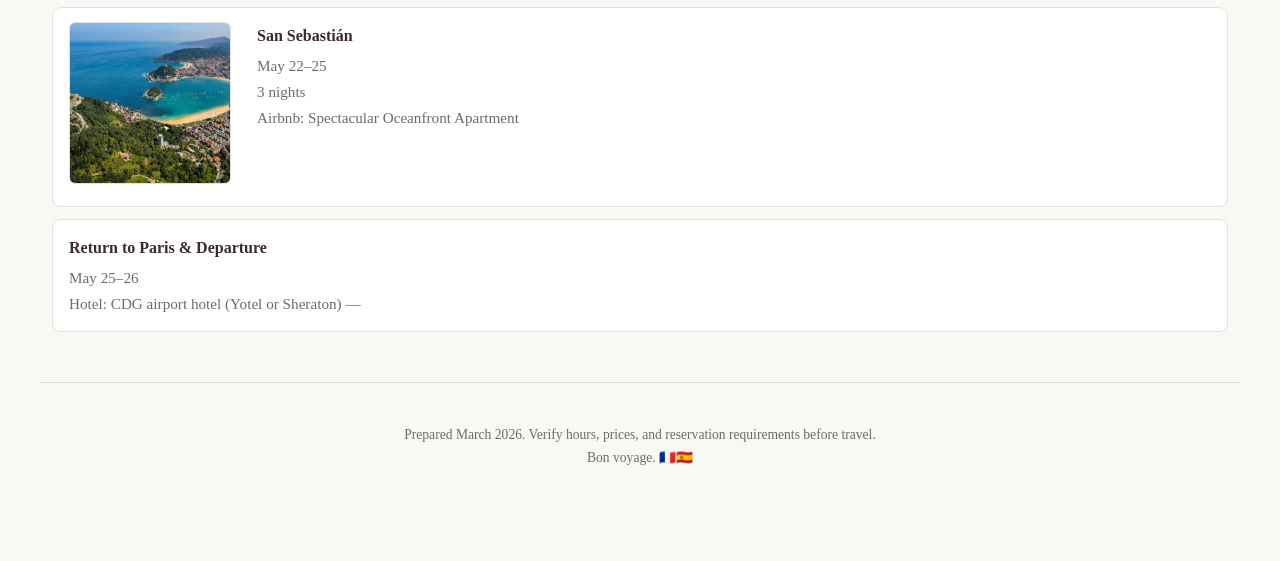
==== commit 73c4c184: "Move to OSM tiles + errorTileUrl" ====
--- a/France_Spain_2026/index.html
+++ b/France_Spain_2026/index.html
@@ -341,8 +341,9 @@
   var returnBlue = '#4a6e8b';
   var carColor = '#8b6f4e';
   var flightColor = '#999';
-  // switch to plain OpenStreetMap tiles to avoid grid artifacts
-  var tileUrl = 'https://{s}.tile.openstreetmap.org/{z}/{x}/{y}.png';
+  // restore Carto light basemap (previous clean look)
+  // use OSM standard tiles – switching providers since Carto occasionally returns a "grey" tile
+  var tileUrl = 'https://tile.openstreetmap.org/{z}/{x}/{y}.png';
   var tileAttr = '&copy; <a href="https://www.openstreetmap.org/copyright">OSM</a> &copy; <a href="https://carto.com/">CARTO</a>';
 
   function svgIcon(svgHtml, size) {
@@ -367,26 +368,30 @@
   var biarr   = [43.4690, -1.5580]; // Biarritz station
 
   var m = L.map('map-trip', {scrollWheelZoom: true}).setView([45.5, 0.5], 6);
-  L.tileLayer(tileUrl, {attribution: tileAttr, maxZoom: 18}).addTo(m);
+  L.tileLayer(tileUrl, {attribution: tileAttr, maxZoom: 18, detectRetina:false, errorTileUrl:'[data-uri]'}).addTo(m);
 
   // --- Marker helper for images with background circle ---
   function imageIcon(url, s) {
+    // border adds 4px (2px each side), so compute total container size
+    var total = s + 4;
     return L.divIcon({
-      className: '',
-      html: '<div style="width:'+s+'px;height:'+s+'px;display:flex;align-items:center;justify-content:center;background:white;border-radius:50%;border:2px solid #4a1a2e;box-shadow:0 1px 4px rgba(0,0,0,0.2);"><img src="'+url+'" style="max-width:80%;max-height:80%;"></div>',
-      iconSize: [s, s],
-      iconAnchor: [s/2, s/2],
-      popupAnchor: [0, -s/2]
+      className: 'custom-image-icon',
+      html: '<div style="width:' + total + 'px; height:' + total + 'px; display:flex; align-items:center; justify-content:center;">' +
+            '<img src="' + url + '" style="width:' + s + 'px; height:' + s + 'px;">' +
+            '</div>',
+      iconSize: [total, total],
+      iconAnchor: [total/2, total/2],
+      popupAnchor: [0, -total/2]
     });
   }
 
   // --- Markers ---
   L.marker(cdg, {icon: svgIcon('<svg viewBox=\"0 0 24 24\" width=\"18\" height=\"18\" fill=\"#666\"><path d=\"M21 16v-2l-8-5V3.5A1.5 1.5 0 0 0 11.5 2 1.5 1.5 0 0 0 10 3.5V9l-8 5v2l8-2.5V19l-2 1.5V22l3.5-1 3.5 1v-1.5L13 19v-5.5l8 2.5z\"/></svg>', 36)}).addTo(m).bindPopup('<strong>CDG Airport</strong><br>Arrive May 13 · Depart May 26');
-  L.marker(paris, {icon: imageIcon('paris_icon_clean4.png', 40)}).addTo(m).bindPopup('<strong>Paris</strong><br>H\u00f4tel Le Cinq Codet<br>May 13\u201316 · 3 nights');
+  L.marker(paris, {icon: imageIcon('paris_icon_clean4.png', 32)}).addTo(m).bindPopup('<strong>Paris</strong><br>H\u00f4tel Le Cinq Codet<br>May 13\u201316 · 3 nights');
   L.marker(bordx, {icon: svgIcon('<svg viewBox=\"0 0 24 24\" width=\"18\" height=\"18\" fill=\"#4a1a2e\"><path d=\"M12 2c-4 0-8 .5-8 4v9.5C4 17.43 5.57 19 7.5 19L6 20.5v.5h2.23l2-2H14l2 2h2v-.5L16.5 19c1.93 0 3.5-1.57 3.5-3.5V6c0-3.5-3.58-4-8-4zM7.5 17c-.83 0-1.5-.67-1.5-1.5S6.67 14 7.5 14s1.5.67 1.5 1.5S8.33 17 7.5 17zm3.5-6H6V6h5v5zm2 0V6h5v5h-5zm3.5 6c-.83 0-1.5-.67-1.5-1.5s.67-1.5 1.5-1.5 1.5.67 1.5 1.5-.67 1.5-1.5 1.5z\"/></svg>', 34)}).addTo(m).bindPopup('<strong>Bordeaux Saint-Jean</strong><br>INOUI arrival · Car pickup');
-  L.marker(stemil, {icon: imageIcon('saint_emilion_icon_clean4.png', 40)}).addTo(m).bindPopup('<strong>Saint-\u00c9milion</strong><br>Logis de Colette<br>May 16\u201319 · 3 nights');
-  L.marker(lescun, {icon: imageIcon('lescun_icon_transparent.png', 40)}).addTo(m).bindPopup('<strong>Lescun</strong><br>La Bourdette<br>May 19\u201322 · 3 nights');
-  L.marker(sanSeb, {icon: imageIcon('donostia_icon_transparent.png', 40)}).addTo(m).bindPopup('<strong>San Sebasti\u00e1n</strong><br>May 22\u201325 · 3 nights');
+  L.marker(stemil, {icon: imageIcon('saint_emilion_icon_clean4.png', 32)}).addTo(m).bindPopup('<strong>Saint-\u00c9milion</strong><br>Logis de Colette<br>May 16\u201319 · 3 nights');
+  L.marker(lescun, {icon: imageIcon('lescun_icon_transparent.png', 32)}).addTo(m).bindPopup('<strong>Lescun</strong><br>La Bourdette<br>May 19\u201322 · 3 nights');
+  L.marker(sanSeb, {icon: imageIcon('donostia_icon_transparent.png', 32)}).addTo(m).bindPopup('<strong>San Sebasti\u00e1n</strong><br>May 22\u201325 · 3 nights');
   L.marker(biarr, {icon: svgIcon('<svg viewBox=\"0 0 24 24\" width=\"18\" height=\"18\" fill=\"#4a1a2e\"><path d=\"M12 2c-4 0-8 .5-8 4v9.5C4 17.43 5.57 19 7.5 19L6 20.5v.5h2.23l2-2H14l2 2h2v-.5L16.5 19c1.93 0 3.5-1.57 3.5-3.5V6c0-3.5-3.58-4-8-4zM7.5 17c-.83 0-1.5-.67-1.5-1.5S6.67 14 7.5 14s1.5.67 1.5 1.5S8.33 17 7.5 17zm3.5-6H6V6h5v5zm2 0V6h5v5h-5zm3.5 6c-.83 0-1.5-.67-1.5-1.5s.67-1.5 1.5-1.5 1.5.67 1.5 1.5-.67 1.5-1.5 1.5z\"/></svg>', 34)}).addTo(m).bindPopup('<strong>Biarritz</strong><br>Car drop-off · INOUI to Paris');
 
   // --- Flight legs (dotted, gray) ---
--- a/France_Spain_2026/styles.css
+++ b/France_Spain_2026/styles.css
@@ -737,10 +737,6 @@
 }
 
 /* remove grid background on map tiles */
-.leaflet-container,
-.leaflet-tile {
-  background: none !important;
-}
 .rt-name {
   position: absolute;
   top: 28px; left: 50%;
